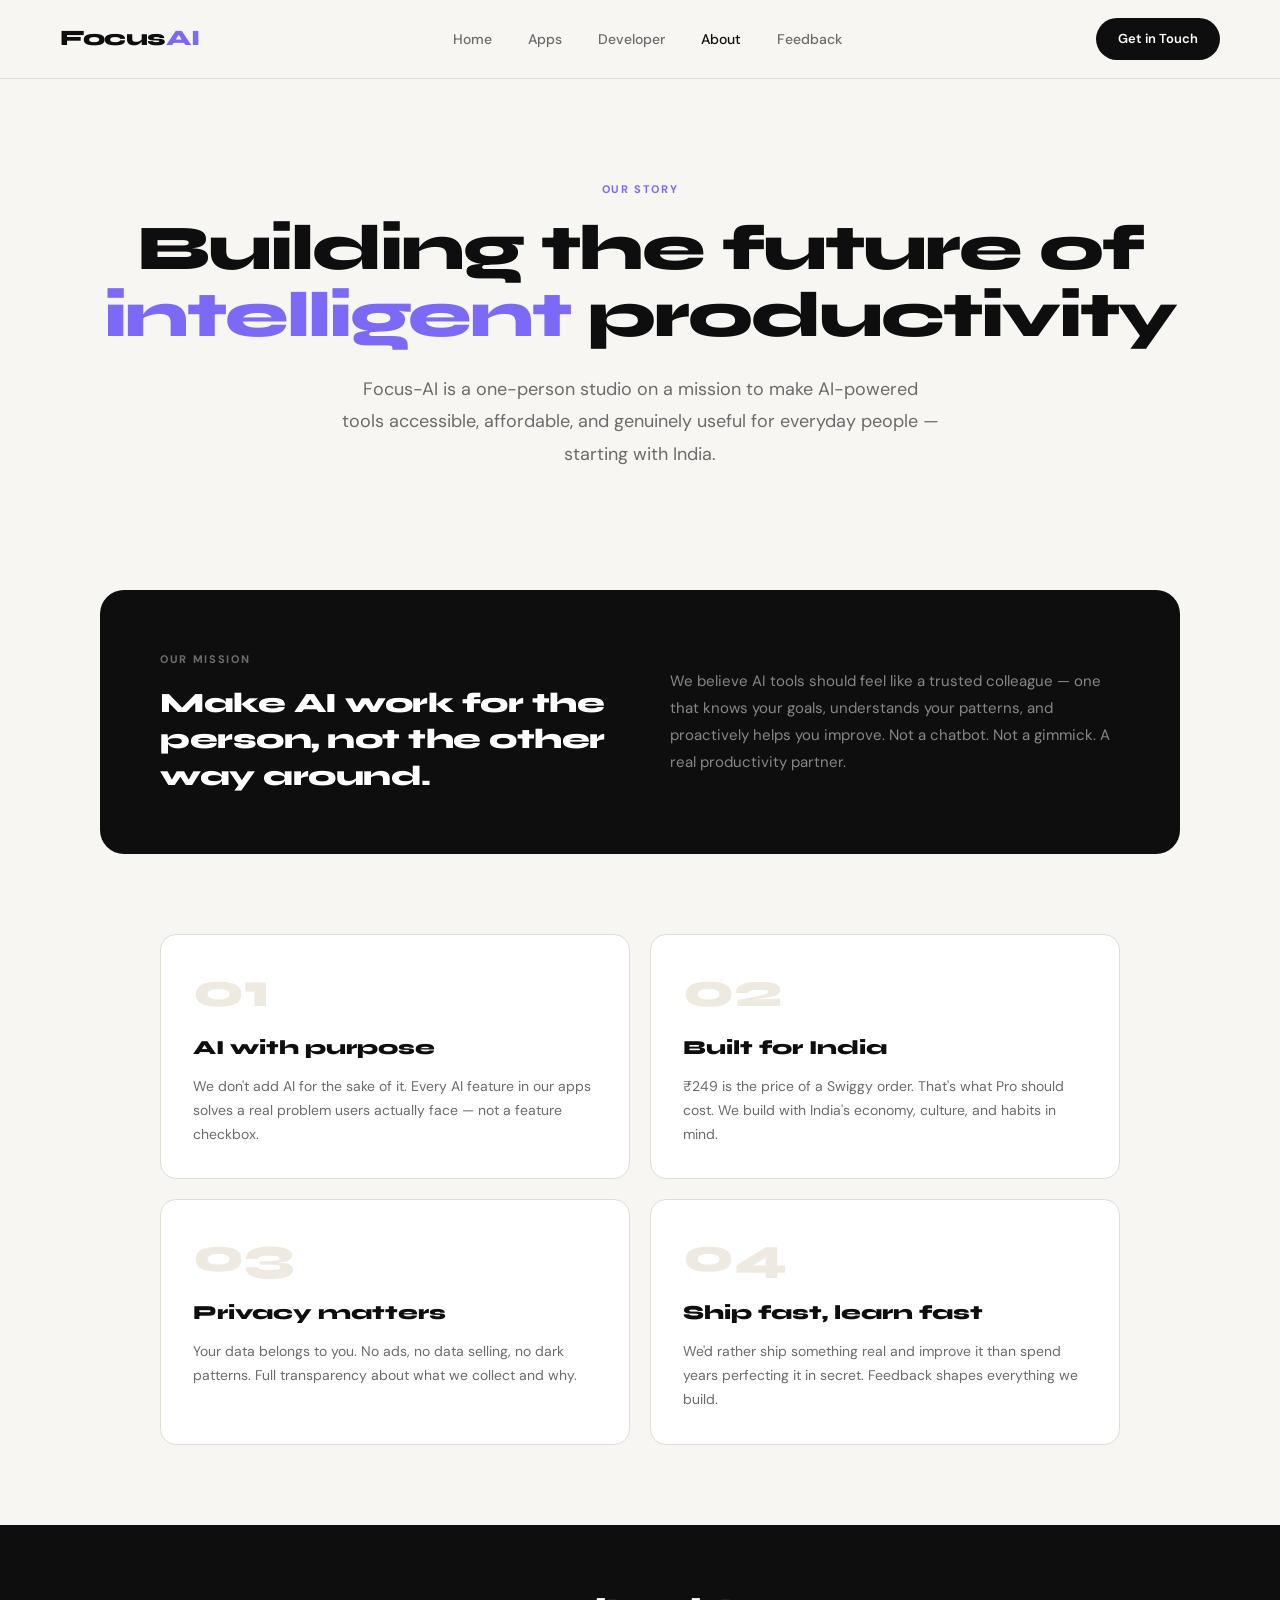
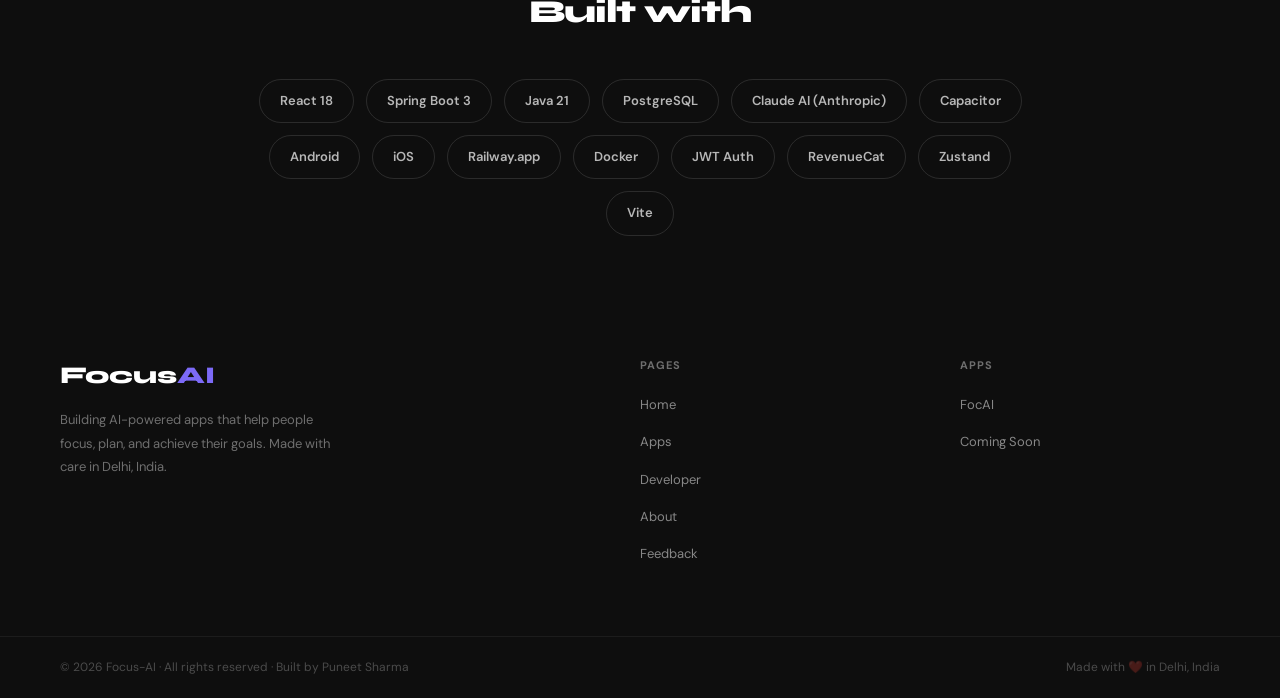
==== about.html @ 070edc81 "First changes" ====
<!DOCTYPE html>
<html lang="en">
<head>
<meta charset="UTF-8"/>
<meta name="viewport" content="width=device-width, initial-scale=1.0"/>
<title>About — Focus-AI</title>
<link href="https://fonts.googleapis.com/css2?family=Syne:wght@400;600;700;800&family=DM+Sans:wght@300;400;500&display=swap" rel="stylesheet"/>
<link rel="stylesheet" href="./styles.css"/>
</head>
<body>
<nav>
  <a class="nav-logo" href="./index.html">Focus<span>AI</span></a>
  <ul class="nav-links">
    <li><a href="./index.html">Home</a></li>
    <li><a href="./apps.html">Apps</a></li>
    <li><a href="./developer.html">Developer</a></li>
    <li><a href="./about.html" class="active">About</a></li>
    <li><a href="./feedback.html">Feedback</a></li>
  </ul>
  <a class="nav-cta" href="./feedback.html">Get in Touch</a>
</nav>

<main class="page">
  <div class="about-hero">
    <div class="section-tag" style="justify-content:center;display:flex">Our Story</div>
    <h1>Building the future of<br/><em style="font-style:normal;color:var(--accent)">intelligent</em> productivity</h1>
    <p>Focus-AI is a one-person studio on a mission to make AI-powered tools accessible, affordable, and genuinely useful for everyday people — starting with India.</p>
  </div>
  <div class="about-mission"><div><div class="mission-label">Our Mission</div><div class="mission-text">Make AI work for the person, not the other way around.</div></div><div><div class="mission-desc">We believe AI tools should feel like a trusted colleague — one that knows your goals, understands your patterns, and proactively helps you improve. Not a chatbot. Not a gimmick. A real productivity partner.</div></div></div>
  <div class="values-grid"><div class="value-card"><div class="value-num">01</div><div class="value-title">AI with purpose</div><div class="value-desc">We don't add AI for the sake of it. Every AI feature in our apps solves a real problem users actually face — not a feature checkbox.</div></div><div class="value-card"><div class="value-num">02</div><div class="value-title">Built for India</div><div class="value-desc">₹249 is the price of a Swiggy order. That's what Pro should cost. We build with India's economy, culture, and habits in mind.</div></div><div class="value-card"><div class="value-num">03</div><div class="value-title">Privacy matters</div><div class="value-desc">Your data belongs to you. No ads, no data selling, no dark patterns. Full transparency about what we collect and why.</div></div><div class="value-card"><div class="value-num">04</div><div class="value-title">Ship fast, learn fast</div><div class="value-desc">We'd rather ship something real and improve it than spend years perfecting it in secret. Feedback shapes everything we build.</div></div></div>
  <div class="tech-stack"><div class="tech-title">Built with</div><div class="tech-grid"><span class="tech-pill">React 18</span><span class="tech-pill">Spring Boot 3</span><span class="tech-pill">Java 21</span><span class="tech-pill">PostgreSQL</span><span class="tech-pill">Claude AI (Anthropic)</span><span class="tech-pill">Capacitor</span><span class="tech-pill">Android</span><span class="tech-pill">iOS</span><span class="tech-pill">Railway.app</span><span class="tech-pill">Docker</span><span class="tech-pill">JWT Auth</span><span class="tech-pill">RevenueCat</span><span class="tech-pill">Zustand</span><span class="tech-pill">Vite</span></div></div>
</main>

<footer>
  <div><div class="footer-brand-name">Focus<span>AI</span></div><div class="footer-desc">Building AI-powered apps that help people focus, plan, and achieve their goals. Made with care in Delhi, India.</div></div>
  <div><div class="footer-col-title">Pages</div><ul class="footer-links"><li><a href="./index.html">Home</a></li><li><a href="./apps.html">Apps</a></li><li><a href="./developer.html">Developer</a></li><li><a href="./about.html">About</a></li><li><a href="./feedback.html">Feedback</a></li></ul></div>
  <div><div class="footer-col-title">Apps</div><ul class="footer-links"><li><a href="./apps.html">FocAI</a></li><li><a href="./feedback.html">Coming Soon</a></li></ul></div>
</footer>
<div class="footer-bottom"><div class="footer-copy">© 2026 Focus-AI · All rights reserved · Built by Puneet Sharma</div><div class="footer-copy">Made with ❤️ in Delhi, India</div></div>
</body>
</html>
---- styles.css ----
*,*::before,*::after{box-sizing:border-box;margin:0;padding:0}
:root{--bg:#f7f6f2;--bg2:#eeeae0;--card:#ffffff;--dark:#0e0e0e;--dark2:#1a1a1a;--accent:#7c6af7;--accent2:#34d399;--text:#1a1a1a;--muted:#6b6b6b;--border:#e0ddd5;--font-display:'Syne',sans-serif;--font-body:'DM Sans',sans-serif;--radius:16px;--shadow:0 4px 32px rgba(0,0,0,0.08)}
html{scroll-behavior:smooth}
body{font-family:var(--font-body);background:var(--bg);color:var(--text);overflow-x:hidden;font-size:16px;line-height:1.7}
a{color:inherit}
nav{position:fixed;top:0;left:0;right:0;z-index:100;display:flex;align-items:center;justify-content:space-between;padding:18px 60px;background:rgba(247,246,242,0.85);backdrop-filter:blur(16px);border-bottom:1px solid var(--border);transition:all 0.3s}
.nav-logo{font-family:var(--font-display);font-size:22px;font-weight:800;color:var(--dark);text-decoration:none;letter-spacing:-0.5px}
.nav-logo span{color:var(--accent)}
.nav-links{display:flex;gap:36px;list-style:none}
.nav-links a{font-size:14px;font-weight:500;color:var(--muted);text-decoration:none;transition:color 0.2s}
.nav-links a:hover,.nav-links a.active{color:var(--dark)}
.nav-cta{background:var(--dark);color:#fff;border:none;padding:10px 22px;border-radius:50px;font-family:var(--font-body);font-size:13px;font-weight:600;cursor:pointer;transition:all 0.2s;text-decoration:none}
.nav-cta:hover{background:var(--accent)}
.page{min-height:100vh;padding-top:80px}
.hero{padding:100px 60px 80px;display:grid;grid-template-columns:1fr 1fr;gap:80px;align-items:center;max-width:1200px;margin:0 auto}
.hero-badge{display:inline-flex;align-items:center;gap:8px;background:var(--dark);color:#fff;padding:6px 16px;border-radius:50px;font-size:12px;font-weight:600;margin-bottom:28px;letter-spacing:0.05em}
.hero-badge span{width:6px;height:6px;background:var(--accent2);border-radius:50%;animation:pulse 2s ease infinite}
.hero h1{font-family:var(--font-display);font-size:clamp(42px,5vw,68px);font-weight:800;line-height:1.05;letter-spacing:-2px;color:var(--dark);margin-bottom:24px}
.hero h1 em{font-style:normal;color:var(--accent)}
.hero p{font-size:17px;color:var(--muted);line-height:1.8;margin-bottom:40px;max-width:440px}
.hero-btns{display:flex;gap:14px;flex-wrap:wrap}
.btn-primary{background:var(--dark);color:#fff;padding:14px 28px;border-radius:50px;font-size:14px;font-weight:600;text-decoration:none;transition:all 0.2s;border:none;cursor:pointer;font-family:var(--font-body)}
.btn-primary:hover{background:var(--accent);transform:translateY(-2px)}
.btn-secondary{background:transparent;color:var(--dark);padding:14px 28px;border-radius:50px;font-size:14px;font-weight:600;text-decoration:none;transition:all 0.2s;border:1.5px solid var(--border);cursor:pointer;font-family:var(--font-body)}
.btn-secondary:hover{border-color:var(--dark);transform:translateY(-2px)}
.hero-visual{position:relative;display:flex;align-items:center;justify-content:center}
.hero-card{background:var(--dark);border-radius:24px;padding:32px;width:100%;max-width:380px;position:relative;overflow:hidden}
.hero-card::before{content:'';position:absolute;top:-60px;right:-60px;width:200px;height:200px;border-radius:50%;background:rgba(124,106,247,0.2)}
.hero-card-title{font-family:var(--font-display);font-size:28px;font-weight:800;color:#fff;margin-bottom:6px}
.hero-card-title span{color:var(--accent)}
.hero-card-sub{font-size:12px;color:rgba(255,255,255,0.4);margin-bottom:24px;letter-spacing:0.05em}
.hero-stat{display:flex;justify-content:space-between;margin-bottom:20px}
.stat-item{text-align:center}
.stat-num{font-family:var(--font-display);font-size:28px;font-weight:800;color:#fff}
.stat-label{font-size:11px;color:rgba(255,255,255,0.4)}
.hero-bar{height:4px;background:rgba(255,255,255,0.1);border-radius:4px;margin-bottom:8px;overflow:hidden}
.hero-bar-fill{height:100%;border-radius:4px;animation:fillBar 2s ease forwards}
.bar1{background:var(--accent);width:0%;animation-delay:0.5s}.bar2{background:var(--accent2);width:0%;animation-delay:0.8s}.bar3{background:#fbbf24;width:0%;animation-delay:1.1s}
.bar-label{display:flex;justify-content:space-between;font-size:11px;color:rgba(255,255,255,0.4);margin-bottom:16px}
.stats-strip{background:linear-gradient(135deg,#111111,#191424 55%,#10241e);padding:50px 60px;display:grid;grid-template-columns:minmax(220px,0.9fr) minmax(320px,1.2fr) minmax(220px,0.9fr);gap:32px;align-items:center}
.stats-card{background:rgba(255,255,255,0.06);border:1px solid rgba(255,255,255,0.08);border-radius:22px;padding:28px;backdrop-filter:blur(14px);box-shadow:0 18px 40px rgba(0,0,0,0.2)}
.stats-card-left{text-align:left}
.stats-stack{display:grid;gap:18px}
.strip-copy{font-size:14px;color:rgba(255,255,255,0.68);margin-top:14px;max-width:26ch}
.mini-track{height:10px;border-radius:999px;background:rgba(255,255,255,0.09);margin-top:18px;overflow:hidden}
.mini-track span{display:block;height:100%;border-radius:999px;background:linear-gradient(90deg,var(--accent),var(--accent2))}
.signal-graphic{position:relative;min-height:260px;display:flex;align-items:center;justify-content:center}
.signal-ring{position:absolute;border-radius:50%;border:1px solid rgba(255,255,255,0.12);animation:pulseOrbit 4.8s ease-in-out infinite}
.ring-one{width:170px;height:170px}.ring-two{width:240px;height:240px;animation-delay:0.6s}.ring-three{width:300px;height:300px;animation-delay:1.2s}
.signal-core{position:relative;z-index:2;width:138px;height:138px;border-radius:50%;background:radial-gradient(circle at 30% 30%,#9b8fff,#7c6af7 45%,#20163c 100%);display:flex;flex-direction:column;align-items:center;justify-content:center;text-align:center;box-shadow:0 0 0 14px rgba(124,106,247,0.08),0 18px 40px rgba(0,0,0,0.28)}
.signal-core strong{font-family:var(--font-display);font-size:24px;line-height:1;color:#fff}
.signal-core span{margin-top:8px;font-size:11px;max-width:10ch;color:rgba(255,255,255,0.72);letter-spacing:0.08em;text-transform:uppercase}
.signal-pill{position:absolute;z-index:3;padding:10px 14px;border-radius:999px;background:rgba(255,255,255,0.1);border:1px solid rgba(255,255,255,0.1);font-size:12px;font-weight:600;color:#fff;backdrop-filter:blur(10px);box-shadow:0 10px 25px rgba(0,0,0,0.18)}
.pill-top{top:18px;left:50%;transform:translateX(-50%)}
.pill-right{right:6px;top:50%;transform:translateY(-50%)}
.pill-bottom{bottom:18px;left:50%;transform:translateX(-50%)}
.strip-num{font-family:var(--font-display);font-size:42px;font-weight:800;color:#fff;line-height:1}.strip-num span{color:var(--accent)}.strip-label{font-size:13px;color:rgba(255,255,255,0.45);margin-top:6px;text-transform:uppercase;letter-spacing:0.12em}
.section{padding:100px 60px;max-width:1200px;margin:0 auto}.section-tag{font-size:11px;font-weight:700;color:var(--accent);letter-spacing:0.15em;text-transform:uppercase;margin-bottom:16px}.section-title{font-family:var(--font-display);font-size:clamp(32px,4vw,52px);font-weight:800;letter-spacing:-1.5px;line-height:1.1;color:var(--dark);margin-bottom:16px}.section-sub{font-size:16px;color:var(--muted);max-width:520px;line-height:1.8}
.apps-grid{display:grid;grid-template-columns:repeat(auto-fill,minmax(340px,1fr));gap:24px;margin-top:60px}.app-card{background:var(--card);border:1px solid var(--border);border-radius:var(--radius);padding:32px;transition:all 0.3s;cursor:pointer;position:relative;overflow:hidden}.app-card::before{content:'';position:absolute;top:0;left:0;right:0;height:3px;background:linear-gradient(90deg,var(--accent),var(--accent2));transform:scaleX(0);transform-origin:left;transition:transform 0.3s}.app-card:hover{transform:translateY(-6px);box-shadow:var(--shadow)}.app-card:hover::before{transform:scaleX(1)}
.app-icon{width:56px;height:56px;border-radius:14px;display:flex;align-items:center;justify-content:center;font-size:24px;margin-bottom:20px;background:linear-gradient(135deg,var(--accent),#9b8fff)}
.app-name{font-family:var(--font-display);font-size:22px;font-weight:800;color:var(--dark);margin-bottom:6px}.app-tagline{font-size:13px;color:var(--accent);font-weight:600;margin-bottom:12px}.app-desc{font-size:14px;color:var(--muted);line-height:1.7;margin-bottom:20px}.app-tags{display:flex;gap:8px;flex-wrap:wrap;margin-bottom:24px}
.tag{padding:4px 12px;border-radius:50px;font-size:11px;font-weight:600;background:var(--bg2);color:var(--muted)}.tag.ai{background:rgba(124,106,247,0.1);color:var(--accent)}.tag.prod{background:rgba(52,211,153,0.1);color:#059669}
.app-footer{display:flex;justify-content:space-between;align-items:center;gap:12px}.app-status{display:flex;align-items:center;gap:6px;font-size:12px;font-weight:600}.status-dot{width:6px;height:6px;border-radius:50%;background:var(--accent2)}.app-links{display:flex;gap:10px;flex-wrap:wrap}.app-link{padding:7px 16px;border-radius:50px;font-size:12px;font-weight:600;text-decoration:none;transition:all 0.2s}.app-link.primary{background:var(--dark);color:#fff}.app-link.primary:hover{background:var(--accent)}.app-link.ghost{border:1.5px solid var(--border);color:var(--muted);background:transparent}.app-link.ghost:hover{border-color:var(--dark);color:var(--dark)}
.features-grid{display:grid;grid-template-columns:repeat(3,1fr);gap:20px;margin-top:60px}.feature-card{background:var(--card);border:1px solid var(--border);border-radius:var(--radius);padding:28px;transition:all 0.3s}.feature-card:hover{transform:translateY(-4px);box-shadow:var(--shadow)}.feature-icon{width:44px;height:44px;border-radius:12px;display:flex;align-items:center;justify-content:center;margin-bottom:16px;font-size:20px}.fi-purple{background:rgba(124,106,247,0.12)}.fi-green{background:rgba(52,211,153,0.12)}.fi-gold{background:rgba(251,191,36,0.12)}.feature-title{font-family:var(--font-display);font-size:17px;font-weight:700;color:var(--dark);margin-bottom:8px}.feature-desc{font-size:13px;color:var(--muted);line-height:1.7}
.dev-hero{padding:100px 60px 60px;max-width:1200px;margin:0 auto;display:grid;grid-template-columns:1fr 1fr;gap:80px;align-items:center}.dev-photo{width:100%;aspect-ratio:1;border-radius:24px;background:linear-gradient(135deg,var(--dark),#2d2d2d);display:flex;align-items:center;justify-content:center;font-size:80px;position:relative;overflow:hidden}.dev-photo::after{content:'PS';position:absolute;font-family:var(--font-display);font-size:120px;font-weight:800;color:rgba(255,255,255,0.04)}.dev-initials{font-family:var(--font-display);font-size:72px;font-weight:800;color:#fff;z-index:1;background:linear-gradient(135deg,var(--accent),var(--accent2));-webkit-background-clip:text;-webkit-text-fill-color:transparent}.dev-name{font-family:var(--font-display);font-size:clamp(36px,5vw,58px);font-weight:800;letter-spacing:-2px;color:var(--dark);margin-bottom:8px}.dev-title{font-size:16px;color:var(--accent);font-weight:600;margin-bottom:20px}.dev-bio{font-size:16px;color:var(--muted);line-height:1.9;margin-bottom:32px}.dev-skills{display:flex;flex-wrap:wrap;gap:10px;margin-bottom:32px}.skill{padding:6px 16px;border-radius:50px;font-size:12px;font-weight:600;background:var(--dark);color:#fff}.dev-links{display:flex;gap:14px;flex-wrap:wrap}.dev-link{display:flex;align-items:center;gap:8px;padding:10px 20px;border-radius:50px;font-size:13px;font-weight:600;text-decoration:none;transition:all 0.2s;border:1.5px solid var(--border);color:var(--dark)}.dev-link:hover{background:var(--dark);color:#fff;border-color:var(--dark)}.dev-stats{display:grid;grid-template-columns:repeat(3,1fr);gap:20px;padding:60px;background:var(--dark);border-radius:0}.dev-stat{text-align:center}.dev-stat-num{font-family:var(--font-display);font-size:42px;font-weight:800;color:#fff}.dev-stat-num span{color:var(--accent)}.dev-stat-label{font-size:12px;color:rgba(255,255,255,0.4);margin-top:4px}
.feedback-wrap{padding:100px 60px;max-width:800px;margin:0 auto}.feedback-header{text-align:center;margin-bottom:60px}.feedback-form{background:var(--card);border:1px solid var(--border);border-radius:24px;padding:48px}.form-row{display:grid;grid-template-columns:1fr 1fr;gap:20px;margin-bottom:20px}.form-group{margin-bottom:20px}label{display:block;font-size:12px;font-weight:700;color:var(--dark);margin-bottom:8px;text-transform:uppercase;letter-spacing:0.05em}input,textarea,select{width:100%;padding:14px 18px;border-radius:12px;border:1.5px solid var(--border);background:var(--bg);font-family:var(--font-body);font-size:14px;color:var(--text);outline:none;transition:border-color 0.2s}input:focus,textarea:focus,select:focus{border-color:var(--accent)}textarea{resize:vertical;min-height:140px}.rating-row{display:flex;gap:10px;margin-bottom:20px}.rating-btn{flex:1;padding:12px;border-radius:12px;border:1.5px solid var(--border);background:var(--bg);font-size:20px;cursor:pointer;transition:all 0.2s;font-family:var(--font-body)}.rating-btn:hover,.rating-btn.selected{border-color:var(--accent);background:rgba(124,106,247,0.08);transform:translateY(-2px)}.submit-btn{width:100%;padding:16px;border-radius:50px;border:none;background:var(--dark);color:#fff;font-family:var(--font-display);font-size:16px;font-weight:700;cursor:pointer;transition:all 0.2s}.submit-btn:hover{background:var(--accent);transform:translateY(-2px)}.success-msg{display:none;text-align:center;padding:32px;background:rgba(52,211,153,0.1);border-radius:16px;border:1px solid rgba(52,211,153,0.3);margin-top:24px}.success-msg.show{display:block}.success-msg h3{font-family:var(--font-display);font-size:22px;color:var(--dark);margin-bottom:8px}.success-msg p{color:var(--muted);font-size:14px}
.about-hero{padding:100px 60px 60px;max-width:1200px;margin:0 auto;text-align:center}.about-hero h1{font-family:var(--font-display);font-size:clamp(40px,5vw,72px);font-weight:800;letter-spacing:-2px;color:var(--dark);margin-bottom:24px;line-height:1.05}.about-hero p{font-size:18px;color:var(--muted);max-width:600px;margin:0 auto 60px;line-height:1.8}.about-mission{background:var(--dark);border-radius:24px;padding:60px;max-width:1080px;margin:0 auto 80px;display:grid;grid-template-columns:1fr 1fr;gap:60px;align-items:center}.mission-label{font-size:11px;font-weight:700;color:rgba(255,255,255,0.4);letter-spacing:0.15em;text-transform:uppercase;margin-bottom:16px}.mission-text{font-family:var(--font-display);font-size:28px;font-weight:800;color:#fff;line-height:1.3;letter-spacing:-0.5px}.mission-desc{font-size:15px;color:rgba(255,255,255,0.5);line-height:1.8}.values-grid{display:grid;grid-template-columns:repeat(2,1fr);gap:20px;max-width:1080px;margin:0 auto 80px;padding:0 60px}.value-card{background:var(--card);border:1px solid var(--border);border-radius:var(--radius);padding:32px}.value-num{font-family:var(--font-display);font-size:48px;font-weight:800;color:var(--bg2);line-height:1;margin-bottom:16px}.value-title{font-family:var(--font-display);font-size:20px;font-weight:800;color:var(--dark);margin-bottom:10px}.value-desc{font-size:14px;color:var(--muted);line-height:1.7}.tech-stack{padding:60px;background:var(--dark);text-align:center}.tech-title{font-family:var(--font-display);font-size:32px;font-weight:800;color:#fff;margin-bottom:40px;letter-spacing:-1px}.tech-grid{display:flex;flex-wrap:wrap;gap:12px;justify-content:center;max-width:800px;margin:0 auto}.tech-pill{padding:10px 20px;border-radius:50px;font-size:13px;font-weight:600;border:1px solid rgba(255,255,255,0.12);color:rgba(255,255,255,0.7);transition:all 0.2s;cursor:default}.tech-pill:hover{border-color:var(--accent);color:#fff}
footer{background:var(--dark);padding:60px;display:grid;grid-template-columns:2fr 1fr 1fr;gap:60px}.footer-brand-name{font-family:var(--font-display);font-size:24px;font-weight:800;color:#fff;margin-bottom:12px}.footer-brand-name span{color:var(--accent)}.footer-desc{font-size:13px;color:rgba(255,255,255,0.4);line-height:1.8;max-width:280px}.footer-col-title{font-size:11px;font-weight:700;color:rgba(255,255,255,0.4);letter-spacing:0.1em;text-transform:uppercase;margin-bottom:16px}.footer-links{list-style:none}.footer-links li{margin-bottom:10px}.footer-links a{font-size:13px;color:rgba(255,255,255,0.5);text-decoration:none;transition:color 0.2s}.footer-links a:hover{color:#fff}.footer-bottom{background:var(--dark);padding:20px 60px;border-top:1px solid rgba(255,255,255,0.06);display:flex;justify-content:space-between;align-items:center}.footer-copy{font-size:12px;color:rgba(255,255,255,0.25)}
@keyframes pulse{0%,100%{opacity:1}50%{opacity:0.4}}@keyframes fillBar{to{width:var(--w)}}@keyframes fadeUp{from{opacity:0;transform:translateY(24px)}to{opacity:1;transform:translateY(0)}}@keyframes pulseOrbit{0%,100%{transform:scale(1);opacity:0.55}50%{transform:scale(1.05);opacity:1}}.fade-up{animation:fadeUp 0.6s ease both}.delay-1{animation-delay:0.1s}.delay-2{animation-delay:0.2s}.delay-3{animation-delay:0.3s}
@media(max-width:768px){nav{padding:16px 20px}.nav-links{display:none}.hero,.dev-hero{grid-template-columns:1fr;padding:80px 20px 40px;gap:40px}.hero-visual{order:-1}.stats-strip{grid-template-columns:1fr;padding:40px 20px}.signal-graphic{order:-1;min-height:220px}.pill-right{right:18px;top:auto;bottom:84px;transform:none}.section{padding:60px 20px}.features-grid{grid-template-columns:1fr}.apps-grid{grid-template-columns:1fr}.feedback-wrap{padding:80px 20px}.feedback-form{padding:28px 20px}.form-row{grid-template-columns:1fr}.about-hero{padding:80px 20px 40px}.about-mission{grid-template-columns:1fr;padding:32px}.values-grid{grid-template-columns:1fr;padding:0 20px}footer{grid-template-columns:1fr;padding:40px 20px;gap:32px}.footer-bottom{padding:16px 20px;flex-direction:column;gap:8px;text-align:center}.dev-stats{grid-template-columns:repeat(3,1fr);padding:32px 20px}.tech-stack{padding:40px 20px}}
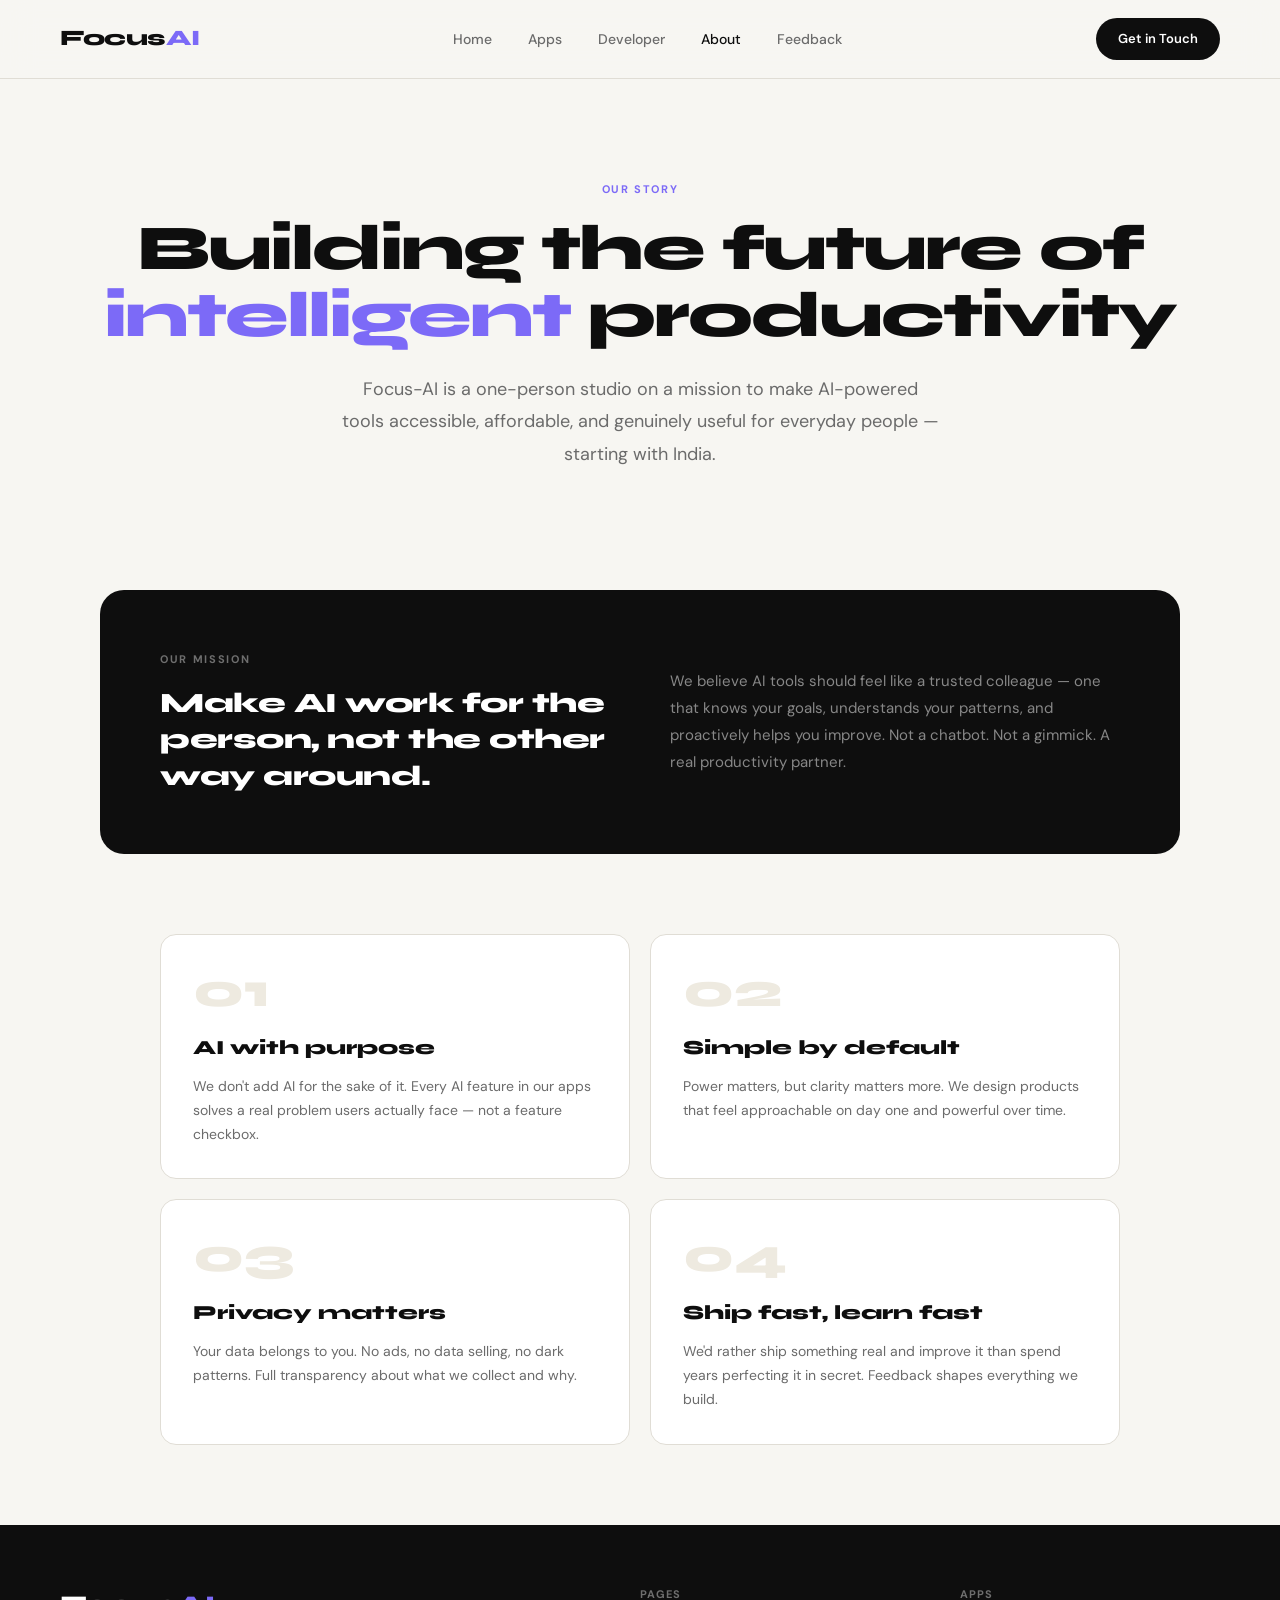
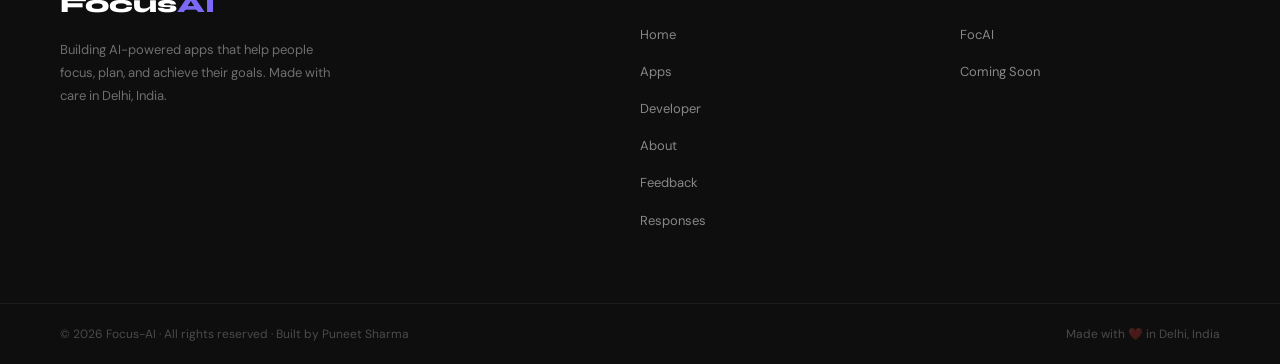
==== commit ae3f2ea0: "web changes" ====
--- a/about.html
+++ b/about.html
@@ -27,13 +27,12 @@
     <p>Focus-AI is a one-person studio on a mission to make AI-powered tools accessible, affordable, and genuinely useful for everyday people — starting with India.</p>
   </div>
   <div class="about-mission"><div><div class="mission-label">Our Mission</div><div class="mission-text">Make AI work for the person, not the other way around.</div></div><div><div class="mission-desc">We believe AI tools should feel like a trusted colleague — one that knows your goals, understands your patterns, and proactively helps you improve. Not a chatbot. Not a gimmick. A real productivity partner.</div></div></div>
-  <div class="values-grid"><div class="value-card"><div class="value-num">01</div><div class="value-title">AI with purpose</div><div class="value-desc">We don't add AI for the sake of it. Every AI feature in our apps solves a real problem users actually face — not a feature checkbox.</div></div><div class="value-card"><div class="value-num">02</div><div class="value-title">Built for India</div><div class="value-desc">₹249 is the price of a Swiggy order. That's what Pro should cost. We build with India's economy, culture, and habits in mind.</div></div><div class="value-card"><div class="value-num">03</div><div class="value-title">Privacy matters</div><div class="value-desc">Your data belongs to you. No ads, no data selling, no dark patterns. Full transparency about what we collect and why.</div></div><div class="value-card"><div class="value-num">04</div><div class="value-title">Ship fast, learn fast</div><div class="value-desc">We'd rather ship something real and improve it than spend years perfecting it in secret. Feedback shapes everything we build.</div></div></div>
-  <div class="tech-stack"><div class="tech-title">Built with</div><div class="tech-grid"><span class="tech-pill">React 18</span><span class="tech-pill">Spring Boot 3</span><span class="tech-pill">Java 21</span><span class="tech-pill">PostgreSQL</span><span class="tech-pill">Claude AI (Anthropic)</span><span class="tech-pill">Capacitor</span><span class="tech-pill">Android</span><span class="tech-pill">iOS</span><span class="tech-pill">Railway.app</span><span class="tech-pill">Docker</span><span class="tech-pill">JWT Auth</span><span class="tech-pill">RevenueCat</span><span class="tech-pill">Zustand</span><span class="tech-pill">Vite</span></div></div>
+  <div class="values-grid"><div class="value-card"><div class="value-num">01</div><div class="value-title">AI with purpose</div><div class="value-desc">We don't add AI for the sake of it. Every AI feature in our apps solves a real problem users actually face — not a feature checkbox.</div></div><div class="value-card"><div class="value-num">02</div><div class="value-title">Simple by default</div><div class="value-desc">Power matters, but clarity matters more. We design products that feel approachable on day one and powerful over time.</div></div><div class="value-card"><div class="value-num">03</div><div class="value-title">Privacy matters</div><div class="value-desc">Your data belongs to you. No ads, no data selling, no dark patterns. Full transparency about what we collect and why.</div></div><div class="value-card"><div class="value-num">04</div><div class="value-title">Ship fast, learn fast</div><div class="value-desc">We'd rather ship something real and improve it than spend years perfecting it in secret. Feedback shapes everything we build.</div></div></div>
 </main>
 
 <footer>
   <div><div class="footer-brand-name">Focus<span>AI</span></div><div class="footer-desc">Building AI-powered apps that help people focus, plan, and achieve their goals. Made with care in Delhi, India.</div></div>
-  <div><div class="footer-col-title">Pages</div><ul class="footer-links"><li><a href="./index.html">Home</a></li><li><a href="./apps.html">Apps</a></li><li><a href="./developer.html">Developer</a></li><li><a href="./about.html">About</a></li><li><a href="./feedback.html">Feedback</a></li></ul></div>
+  <div><div class="footer-col-title">Pages</div><ul class="footer-links"><li><a href="./index.html">Home</a></li><li><a href="./apps.html">Apps</a></li><li><a href="./developer.html">Developer</a></li><li><a href="./about.html">About</a></li><li><a href="./feedback.html">Feedback</a></li><li><a href="./responses.html">Responses</a></li></ul></div>
   <div><div class="footer-col-title">Apps</div><ul class="footer-links"><li><a href="./apps.html">FocAI</a></li><li><a href="./feedback.html">Coming Soon</a></li></ul></div>
 </footer>
 <div class="footer-bottom"><div class="footer-copy">© 2026 Focus-AI · All rights reserved · Built by Puneet Sharma</div><div class="footer-copy">Made with ❤️ in Delhi, India</div></div>
--- a/styles.css
+++ b/styles.css
@@ -63,8 +63,9 @@
 .app-footer{display:flex;justify-content:space-between;align-items:center;gap:12px}.app-status{display:flex;align-items:center;gap:6px;font-size:12px;font-weight:600}.status-dot{width:6px;height:6px;border-radius:50%;background:var(--accent2)}.app-links{display:flex;gap:10px;flex-wrap:wrap}.app-link{padding:7px 16px;border-radius:50px;font-size:12px;font-weight:600;text-decoration:none;transition:all 0.2s}.app-link.primary{background:var(--dark);color:#fff}.app-link.primary:hover{background:var(--accent)}.app-link.ghost{border:1.5px solid var(--border);color:var(--muted);background:transparent}.app-link.ghost:hover{border-color:var(--dark);color:var(--dark)}
 .features-grid{display:grid;grid-template-columns:repeat(3,1fr);gap:20px;margin-top:60px}.feature-card{background:var(--card);border:1px solid var(--border);border-radius:var(--radius);padding:28px;transition:all 0.3s}.feature-card:hover{transform:translateY(-4px);box-shadow:var(--shadow)}.feature-icon{width:44px;height:44px;border-radius:12px;display:flex;align-items:center;justify-content:center;margin-bottom:16px;font-size:20px}.fi-purple{background:rgba(124,106,247,0.12)}.fi-green{background:rgba(52,211,153,0.12)}.fi-gold{background:rgba(251,191,36,0.12)}.feature-title{font-family:var(--font-display);font-size:17px;font-weight:700;color:var(--dark);margin-bottom:8px}.feature-desc{font-size:13px;color:var(--muted);line-height:1.7}
 .dev-hero{padding:100px 60px 60px;max-width:1200px;margin:0 auto;display:grid;grid-template-columns:1fr 1fr;gap:80px;align-items:center}.dev-photo{width:100%;aspect-ratio:1;border-radius:24px;background:linear-gradient(135deg,var(--dark),#2d2d2d);display:flex;align-items:center;justify-content:center;font-size:80px;position:relative;overflow:hidden}.dev-photo::after{content:'PS';position:absolute;font-family:var(--font-display);font-size:120px;font-weight:800;color:rgba(255,255,255,0.04)}.dev-initials{font-family:var(--font-display);font-size:72px;font-weight:800;color:#fff;z-index:1;background:linear-gradient(135deg,var(--accent),var(--accent2));-webkit-background-clip:text;-webkit-text-fill-color:transparent}.dev-name{font-family:var(--font-display);font-size:clamp(36px,5vw,58px);font-weight:800;letter-spacing:-2px;color:var(--dark);margin-bottom:8px}.dev-title{font-size:16px;color:var(--accent);font-weight:600;margin-bottom:20px}.dev-bio{font-size:16px;color:var(--muted);line-height:1.9;margin-bottom:32px}.dev-skills{display:flex;flex-wrap:wrap;gap:10px;margin-bottom:32px}.skill{padding:6px 16px;border-radius:50px;font-size:12px;font-weight:600;background:var(--dark);color:#fff}.dev-links{display:flex;gap:14px;flex-wrap:wrap}.dev-link{display:flex;align-items:center;gap:8px;padding:10px 20px;border-radius:50px;font-size:13px;font-weight:600;text-decoration:none;transition:all 0.2s;border:1.5px solid var(--border);color:var(--dark)}.dev-link:hover{background:var(--dark);color:#fff;border-color:var(--dark)}.dev-stats{display:grid;grid-template-columns:repeat(3,1fr);gap:20px;padding:60px;background:var(--dark);border-radius:0}.dev-stat{text-align:center}.dev-stat-num{font-family:var(--font-display);font-size:42px;font-weight:800;color:#fff}.dev-stat-num span{color:var(--accent)}.dev-stat-label{font-size:12px;color:rgba(255,255,255,0.4);margin-top:4px}
-.feedback-wrap{padding:100px 60px;max-width:800px;margin:0 auto}.feedback-header{text-align:center;margin-bottom:60px}.feedback-form{background:var(--card);border:1px solid var(--border);border-radius:24px;padding:48px}.form-row{display:grid;grid-template-columns:1fr 1fr;gap:20px;margin-bottom:20px}.form-group{margin-bottom:20px}label{display:block;font-size:12px;font-weight:700;color:var(--dark);margin-bottom:8px;text-transform:uppercase;letter-spacing:0.05em}input,textarea,select{width:100%;padding:14px 18px;border-radius:12px;border:1.5px solid var(--border);background:var(--bg);font-family:var(--font-body);font-size:14px;color:var(--text);outline:none;transition:border-color 0.2s}input:focus,textarea:focus,select:focus{border-color:var(--accent)}textarea{resize:vertical;min-height:140px}.rating-row{display:flex;gap:10px;margin-bottom:20px}.rating-btn{flex:1;padding:12px;border-radius:12px;border:1.5px solid var(--border);background:var(--bg);font-size:20px;cursor:pointer;transition:all 0.2s;font-family:var(--font-body)}.rating-btn:hover,.rating-btn.selected{border-color:var(--accent);background:rgba(124,106,247,0.08);transform:translateY(-2px)}.submit-btn{width:100%;padding:16px;border-radius:50px;border:none;background:var(--dark);color:#fff;font-family:var(--font-display);font-size:16px;font-weight:700;cursor:pointer;transition:all 0.2s}.submit-btn:hover{background:var(--accent);transform:translateY(-2px)}.success-msg{display:none;text-align:center;padding:32px;background:rgba(52,211,153,0.1);border-radius:16px;border:1px solid rgba(52,211,153,0.3);margin-top:24px}.success-msg.show{display:block}.success-msg h3{font-family:var(--font-display);font-size:22px;color:var(--dark);margin-bottom:8px}.success-msg p{color:var(--muted);font-size:14px}
-.about-hero{padding:100px 60px 60px;max-width:1200px;margin:0 auto;text-align:center}.about-hero h1{font-family:var(--font-display);font-size:clamp(40px,5vw,72px);font-weight:800;letter-spacing:-2px;color:var(--dark);margin-bottom:24px;line-height:1.05}.about-hero p{font-size:18px;color:var(--muted);max-width:600px;margin:0 auto 60px;line-height:1.8}.about-mission{background:var(--dark);border-radius:24px;padding:60px;max-width:1080px;margin:0 auto 80px;display:grid;grid-template-columns:1fr 1fr;gap:60px;align-items:center}.mission-label{font-size:11px;font-weight:700;color:rgba(255,255,255,0.4);letter-spacing:0.15em;text-transform:uppercase;margin-bottom:16px}.mission-text{font-family:var(--font-display);font-size:28px;font-weight:800;color:#fff;line-height:1.3;letter-spacing:-0.5px}.mission-desc{font-size:15px;color:rgba(255,255,255,0.5);line-height:1.8}.values-grid{display:grid;grid-template-columns:repeat(2,1fr);gap:20px;max-width:1080px;margin:0 auto 80px;padding:0 60px}.value-card{background:var(--card);border:1px solid var(--border);border-radius:var(--radius);padding:32px}.value-num{font-family:var(--font-display);font-size:48px;font-weight:800;color:var(--bg2);line-height:1;margin-bottom:16px}.value-title{font-family:var(--font-display);font-size:20px;font-weight:800;color:var(--dark);margin-bottom:10px}.value-desc{font-size:14px;color:var(--muted);line-height:1.7}.tech-stack{padding:60px;background:var(--dark);text-align:center}.tech-title{font-family:var(--font-display);font-size:32px;font-weight:800;color:#fff;margin-bottom:40px;letter-spacing:-1px}.tech-grid{display:flex;flex-wrap:wrap;gap:12px;justify-content:center;max-width:800px;margin:0 auto}.tech-pill{padding:10px 20px;border-radius:50px;font-size:13px;font-weight:600;border:1px solid rgba(255,255,255,0.12);color:rgba(255,255,255,0.7);transition:all 0.2s;cursor:default}.tech-pill:hover{border-color:var(--accent);color:#fff}
+.feedback-wrap{padding:100px 60px;max-width:800px;margin:0 auto}.feedback-header{text-align:center;margin-bottom:60px}.feedback-form{background:var(--card);border:1px solid var(--border);border-radius:24px;padding:48px}.form-row{display:grid;grid-template-columns:1fr 1fr;gap:20px;margin-bottom:20px}.form-group{margin-bottom:20px}label{display:block;font-size:12px;font-weight:700;color:var(--dark);margin-bottom:8px;text-transform:uppercase;letter-spacing:0.05em}input,textarea,select{width:100%;padding:14px 18px;border-radius:12px;border:1.5px solid var(--border);background:var(--bg);font-family:var(--font-body);font-size:14px;color:var(--text);outline:none;transition:border-color 0.2s}input:focus,textarea:focus,select:focus{border-color:var(--accent)}textarea{resize:vertical;min-height:140px}.rating-row{display:flex;gap:10px;margin-bottom:20px}.rating-btn{flex:1;padding:12px;border-radius:12px;border:1.5px solid var(--border);background:var(--bg);font-size:20px;cursor:pointer;transition:all 0.2s;font-family:var(--font-body)}.rating-btn:hover,.rating-btn.selected{border-color:var(--accent);background:rgba(124,106,247,0.08);transform:translateY(-2px)}.submit-btn{width:100%;padding:16px;border-radius:50px;border:none;background:var(--dark);color:#fff;font-family:var(--font-display);font-size:16px;font-weight:700;cursor:pointer;transition:all 0.2s}.submit-btn:hover{background:var(--accent);transform:translateY(-2px)}.submit-btn:disabled{opacity:0.65;cursor:wait;transform:none}.form-helper{margin-top:14px;font-size:13px;color:var(--muted);text-align:center}.success-msg{display:none;text-align:center;padding:32px;background:rgba(52,211,153,0.1);border-radius:16px;border:1px solid rgba(52,211,153,0.3);margin-top:24px}.success-msg.show{display:block}.success-msg.is-error{background:rgba(229,92,92,0.1);border-color:rgba(229,92,92,0.28)}.success-msg h3{font-family:var(--font-display);font-size:22px;color:var(--dark);margin-bottom:8px}.success-msg p{color:var(--muted);font-size:14px}
+.responses-wrap{padding:100px 60px;max-width:1240px;margin:0 auto}.responses-header{text-align:center;margin-bottom:24px}.responses-toolbar{display:flex;justify-content:flex-end;margin-bottom:20px}.responses-logout{padding:10px 18px}.responses-empty{background:var(--card);border:1px dashed var(--border);border-radius:24px;padding:38px;text-align:center;color:var(--muted)}.responses-table-wrap{margin-top:20px;background:var(--card);border:1px solid var(--border);border-radius:24px;box-shadow:var(--shadow);overflow:auto}.responses-table{width:100%;border-collapse:collapse;min-width:980px}.responses-table th,.responses-table td{padding:18px 20px;text-align:left;vertical-align:top;border-bottom:1px solid var(--border)}.responses-table th{font-size:12px;font-weight:800;letter-spacing:0.08em;text-transform:uppercase;color:var(--muted);background:rgba(238,234,224,0.55)}.responses-table td{font-size:14px;color:var(--text);line-height:1.7}.responses-table tbody tr:last-child td{border-bottom:none}.responses-table tbody tr:hover{background:rgba(124,106,247,0.04)}.response-message-cell{min-width:280px;white-space:pre-wrap}.responses-login-wrap{padding:100px 20px;min-height:calc(100vh - 80px);display:flex;align-items:center;justify-content:center}.responses-login-card{width:100%;max-width:520px;background:var(--card);border:1px solid var(--border);border-radius:24px;padding:40px;box-shadow:var(--shadow)}.responses-login-form{display:grid;gap:16px}.responses-login-error{margin-top:16px;color:#b42318;font-size:14px;text-align:center}
+.about-hero{padding:100px 60px 60px;max-width:1200px;margin:0 auto;text-align:center}.about-hero h1{font-family:var(--font-display);font-size:clamp(40px,5vw,72px);font-weight:800;letter-spacing:-2px;color:var(--dark);margin-bottom:24px;line-height:1.05}.about-hero p{font-size:18px;color:var(--muted);max-width:600px;margin:0 auto 60px;line-height:1.8}.about-mission{background:var(--dark);border-radius:24px;padding:60px;max-width:1080px;margin:0 auto 80px;display:grid;grid-template-columns:1fr 1fr;gap:60px;align-items:center}.mission-label{font-size:11px;font-weight:700;color:rgba(255,255,255,0.4);letter-spacing:0.15em;text-transform:uppercase;margin-bottom:16px}.mission-text{font-family:var(--font-display);font-size:28px;font-weight:800;color:#fff;line-height:1.3;letter-spacing:-0.5px}.mission-desc{font-size:15px;color:rgba(255,255,255,0.5);line-height:1.8}.values-grid{display:grid;grid-template-columns:repeat(2,1fr);gap:20px;max-width:1080px;margin:0 auto 80px;padding:0 60px}.value-card{background:var(--card);border:1px solid var(--border);border-radius:var(--radius);padding:32px}.value-num{font-family:var(--font-display);font-size:48px;font-weight:800;color:var(--bg2);line-height:1;margin-bottom:16px}.value-title{font-family:var(--font-display);font-size:20px;font-weight:800;color:var(--dark);margin-bottom:10px}.value-desc{font-size:14px;color:var(--muted);line-height:1.7}.tech-stack{padding:60px;background:radial-gradient(circle at top,rgba(124,106,247,0.16),transparent 32%),linear-gradient(180deg,#0f0f13,#131421);text-align:center;overflow:hidden}.tech-title{font-family:var(--font-display);font-size:32px;font-weight:800;color:#fff;margin-bottom:24px;letter-spacing:-1px}.tech-cloud{position:relative;min-height:500px;max-width:980px;margin:0 auto;border-radius:32px;background:radial-gradient(circle at center,rgba(124,106,247,0.22),transparent 22%),radial-gradient(circle at 20% 20%,rgba(52,211,153,0.1),transparent 20%),rgba(255,255,255,0.02);border:1px solid rgba(255,255,255,0.08);overflow:hidden;isolation:isolate}.tech-cloud::before,.tech-cloud::after{content:'';position:absolute;top:50%;left:50%;border-radius:50%;border:1px solid rgba(255,255,255,0.08);transform:translate(-50%,-50%)}.tech-cloud::before{width:320px;height:320px}.tech-cloud::after{width:500px;height:500px}.tech-core{position:absolute;top:50%;left:50%;transform:translate(-50%,-50%) translateZ(0);width:170px;height:170px;border-radius:50%;background:radial-gradient(circle at 30% 30%,#9b8fff,#6f5ce6 55%,#1b1730 100%);display:flex;flex-direction:column;align-items:center;justify-content:center;color:#fff;box-shadow:0 0 0 16px rgba(124,106,247,0.08),0 22px 50px rgba(0,0,0,0.3);z-index:2;-webkit-transform:translate(-50%,-50%) translateZ(0)}.tech-core strong{font-family:var(--font-display);font-size:28px;line-height:1}.tech-core span{display:block;margin-top:8px;max-width:12ch;font-size:11px;line-height:1.5;letter-spacing:0.08em;text-transform:uppercase;color:rgba(255,255,255,0.72)}.tech-node{position:absolute;display:inline-flex;align-items:center;justify-content:center;padding:10px 16px;border-radius:999px;background:rgba(255,255,255,0.08);border:1px solid rgba(255,255,255,0.12);color:rgba(255,255,255,0.85);font-size:13px;font-weight:600;backdrop-filter:blur(10px);-webkit-backdrop-filter:blur(10px);box-shadow:0 12px 24px rgba(0,0,0,0.16);animation:techPulse 8s ease-in-out infinite;animation-fill-mode:both;will-change:transform,opacity;transform:translateZ(0);-webkit-transform:translateZ(0)}.node-1{top:10%;left:12%;animation-delay:0s}.node-2{top:14%;left:58%;animation-delay:0.4s}.node-3{top:24%;left:76%;animation-delay:0.8s}.node-4{top:42%;left:82%;animation-delay:1.2s}.node-5{top:68%;left:74%;animation-delay:1.6s}.node-6{top:78%;left:52%;animation-delay:2s}.node-7{top:74%;left:18%;animation-delay:2.4s}.node-8{top:52%;left:6%;animation-delay:2.8s}.node-9{top:30%;left:4%;animation-delay:3.2s}.node-10{top:8%;left:36%;animation-delay:3.6s}.node-11{top:58%;left:58%;animation-delay:4s}.node-12{top:62%;left:34%;animation-delay:4.4s}.node-13{top:34%;left:58%;animation-delay:4.8s}.node-14{top:18%;left:24%;animation-delay:5.2s}.node-15{top:84%;left:30%;animation-delay:5.6s}.node-16{top:84%;left:64%;animation-delay:6s}
 footer{background:var(--dark);padding:60px;display:grid;grid-template-columns:2fr 1fr 1fr;gap:60px}.footer-brand-name{font-family:var(--font-display);font-size:24px;font-weight:800;color:#fff;margin-bottom:12px}.footer-brand-name span{color:var(--accent)}.footer-desc{font-size:13px;color:rgba(255,255,255,0.4);line-height:1.8;max-width:280px}.footer-col-title{font-size:11px;font-weight:700;color:rgba(255,255,255,0.4);letter-spacing:0.1em;text-transform:uppercase;margin-bottom:16px}.footer-links{list-style:none}.footer-links li{margin-bottom:10px}.footer-links a{font-size:13px;color:rgba(255,255,255,0.5);text-decoration:none;transition:color 0.2s}.footer-links a:hover{color:#fff}.footer-bottom{background:var(--dark);padding:20px 60px;border-top:1px solid rgba(255,255,255,0.06);display:flex;justify-content:space-between;align-items:center}.footer-copy{font-size:12px;color:rgba(255,255,255,0.25)}
-@keyframes pulse{0%,100%{opacity:1}50%{opacity:0.4}}@keyframes fillBar{to{width:var(--w)}}@keyframes fadeUp{from{opacity:0;transform:translateY(24px)}to{opacity:1;transform:translateY(0)}}@keyframes pulseOrbit{0%,100%{transform:scale(1);opacity:0.55}50%{transform:scale(1.05);opacity:1}}.fade-up{animation:fadeUp 0.6s ease both}.delay-1{animation-delay:0.1s}.delay-2{animation-delay:0.2s}.delay-3{animation-delay:0.3s}
-@media(max-width:768px){nav{padding:16px 20px}.nav-links{display:none}.hero,.dev-hero{grid-template-columns:1fr;padding:80px 20px 40px;gap:40px}.hero-visual{order:-1}.stats-strip{grid-template-columns:1fr;padding:40px 20px}.signal-graphic{order:-1;min-height:220px}.pill-right{right:18px;top:auto;bottom:84px;transform:none}.section{padding:60px 20px}.features-grid{grid-template-columns:1fr}.apps-grid{grid-template-columns:1fr}.feedback-wrap{padding:80px 20px}.feedback-form{padding:28px 20px}.form-row{grid-template-columns:1fr}.about-hero{padding:80px 20px 40px}.about-mission{grid-template-columns:1fr;padding:32px}.values-grid{grid-template-columns:1fr;padding:0 20px}footer{grid-template-columns:1fr;padding:40px 20px;gap:32px}.footer-bottom{padding:16px 20px;flex-direction:column;gap:8px;text-align:center}.dev-stats{grid-template-columns:repeat(3,1fr);padding:32px 20px}.tech-stack{padding:40px 20px}}+@keyframes pulse{0%,100%{opacity:1}50%{opacity:0.4}}@keyframes fillBar{to{width:var(--w)}}@keyframes fadeUp{from{opacity:0;transform:translateY(24px)}to{opacity:1;transform:translateY(0)}}@keyframes pulseOrbit{0%,100%{transform:scale(1);opacity:0.55}50%{transform:scale(1.05);opacity:1}}@keyframes techPulse{0%,100%{opacity:0.28;transform:translate3d(0,12px,0) scale(0.92)}15%,70%{opacity:1;transform:translate3d(0,0,0) scale(1)}85%{opacity:0.4;transform:translate3d(0,-8px,0) scale(0.96)}}.fade-up{animation:fadeUp 0.6s ease both}.delay-1{animation-delay:0.1s}.delay-2{animation-delay:0.2s}.delay-3{animation-delay:0.3s}
+@media(max-width:768px){nav{padding:16px 20px}.nav-links{display:none}.hero,.dev-hero{grid-template-columns:1fr;padding:80px 20px 40px;gap:40px}.hero-visual{order:-1}.stats-strip{grid-template-columns:1fr;padding:40px 20px}.signal-graphic{order:-1;min-height:220px}.pill-right{right:18px;top:auto;bottom:84px;transform:none}.section{padding:60px 20px}.features-grid{grid-template-columns:1fr}.apps-grid{grid-template-columns:1fr}.feedback-wrap,.responses-wrap{padding:80px 20px}.feedback-form,.responses-login-card{padding:28px 20px}.form-row{grid-template-columns:1fr}.responses-toolbar{justify-content:center}.responses-table{min-width:720px}.responses-table th,.responses-table td{padding:14px 16px}.response-message-cell{min-width:220px}.about-hero{padding:80px 20px 40px}.about-mission{grid-template-columns:1fr;padding:32px}.values-grid{grid-template-columns:1fr;padding:0 20px}.tech-stack{padding:40px 20px}.tech-cloud{min-height:660px}.tech-cloud::before{width:220px;height:220px}.tech-cloud::after{width:340px;height:340px}.node-1{top:6%;left:8%}.node-2{top:14%;left:48%}.node-3{top:24%;left:64%}.node-4{top:40%;left:66%}.node-5{top:56%;left:60%}.node-6{top:72%;left:48%}.node-7{top:80%;left:10%}.node-8{top:48%;left:4%}.node-9{top:28%;left:2%}.node-10{top:8%;left:26%}.node-11{top:58%;left:34%}.node-12{top:68%;left:22%}.node-13{top:34%;left:46%}.node-14{top:18%;left:18%}.node-15{top:86%;left:26%}.node-16{top:88%;left:58%}footer{grid-template-columns:1fr;padding:40px 20px;gap:32px}.footer-bottom{padding:16px 20px;flex-direction:column;gap:8px;text-align:center}.dev-stats{grid-template-columns:repeat(3,1fr);padding:32px 20px}}
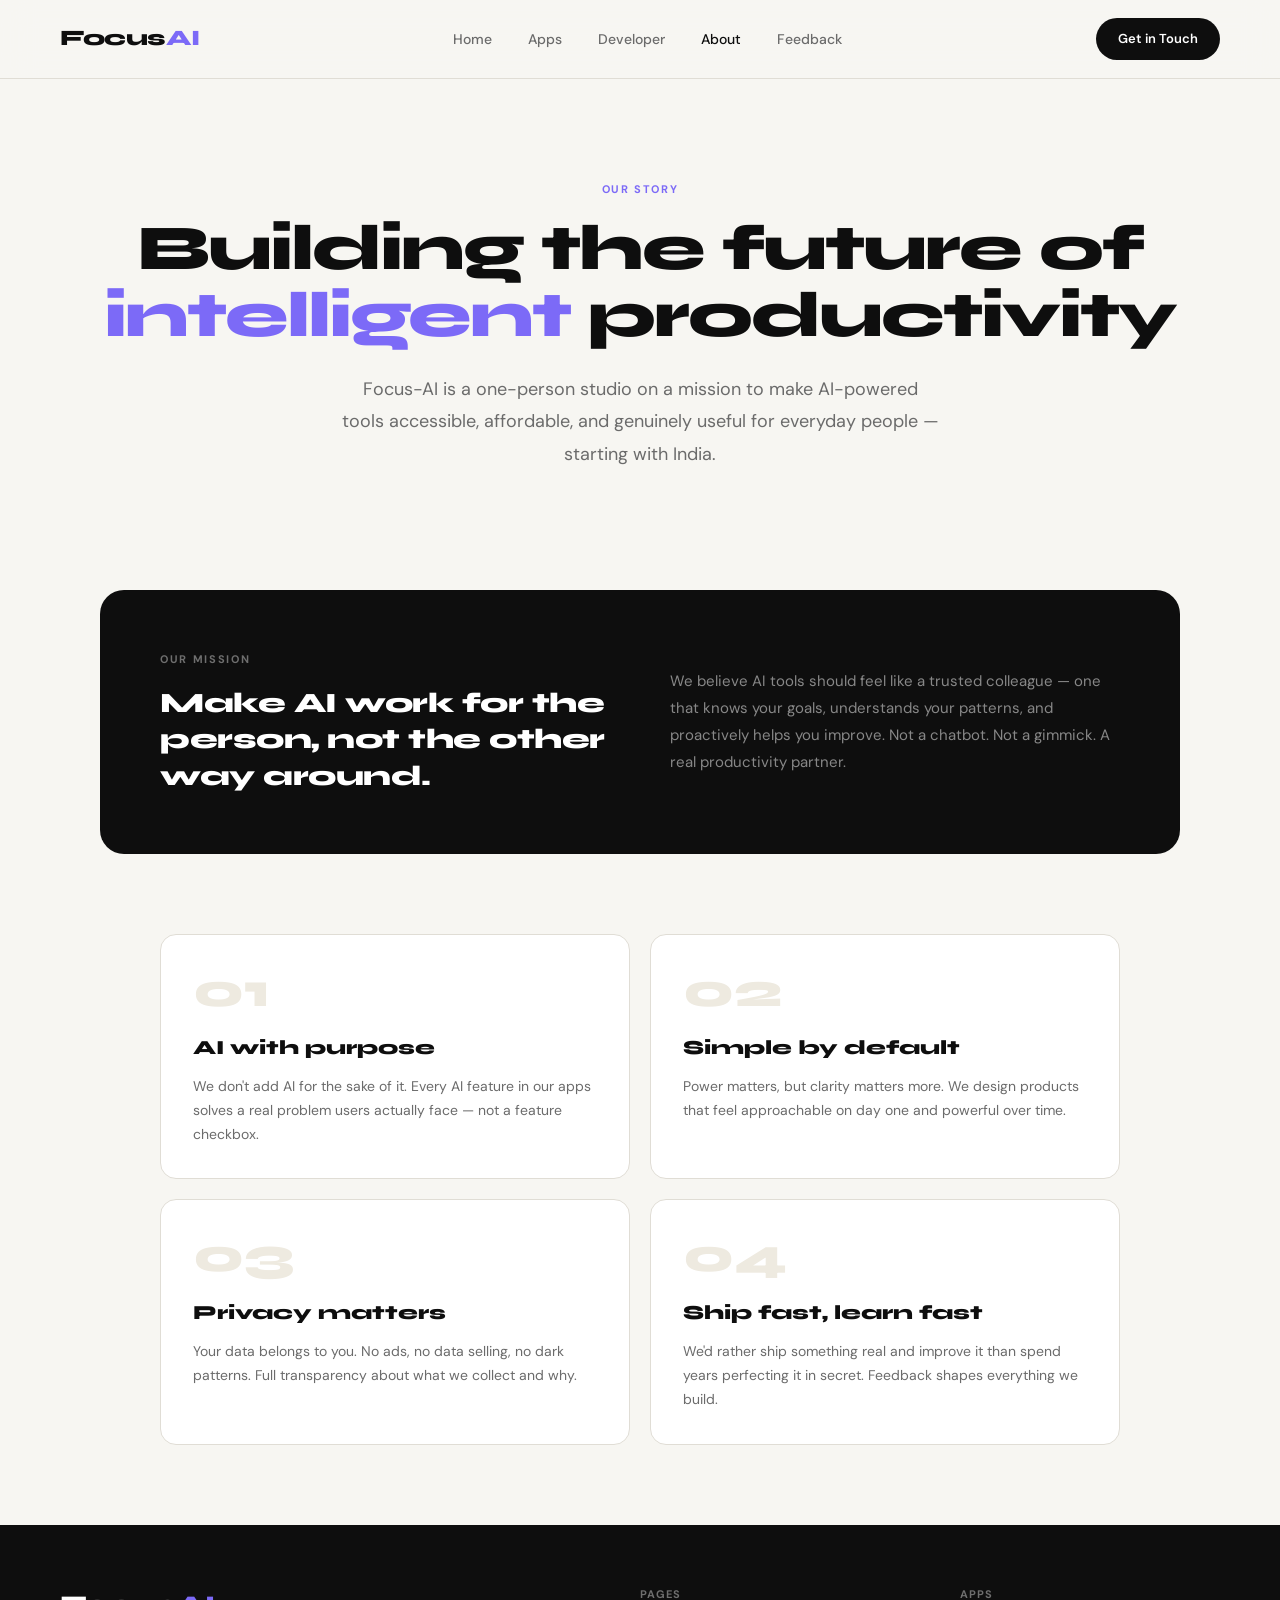
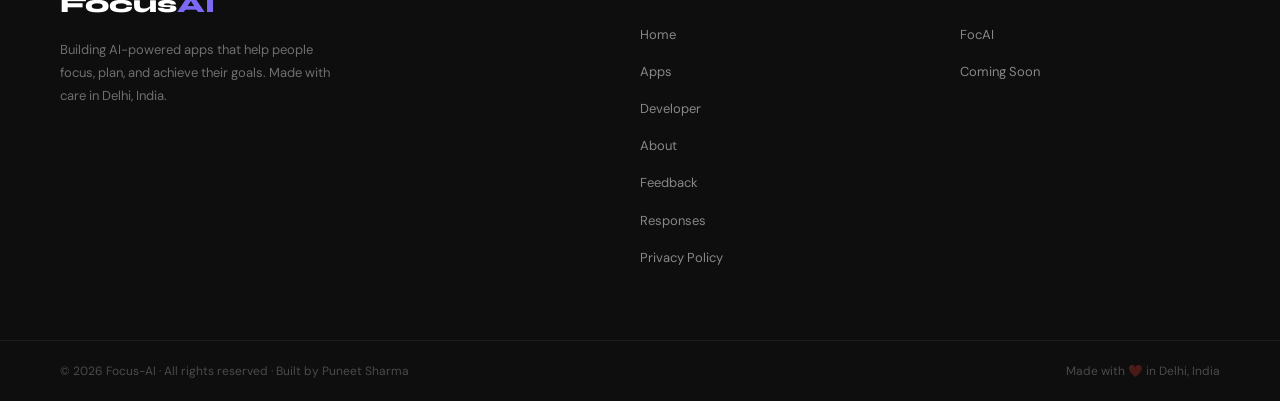
==== commit 4940c9a7: "changes related to privacy policy" ====
--- a/about.html
+++ b/about.html
@@ -32,7 +32,7 @@
 
 <footer>
   <div><div class="footer-brand-name">Focus<span>AI</span></div><div class="footer-desc">Building AI-powered apps that help people focus, plan, and achieve their goals. Made with care in Delhi, India.</div></div>
-  <div><div class="footer-col-title">Pages</div><ul class="footer-links"><li><a href="./index.html">Home</a></li><li><a href="./apps.html">Apps</a></li><li><a href="./developer.html">Developer</a></li><li><a href="./about.html">About</a></li><li><a href="./feedback.html">Feedback</a></li><li><a href="./responses.html">Responses</a></li></ul></div>
+  <div><div class="footer-col-title">Pages</div><ul class="footer-links"><li><a href="./index.html">Home</a></li><li><a href="./apps.html">Apps</a></li><li><a href="./developer.html">Developer</a></li><li><a href="./about.html">About</a></li><li><a href="./feedback.html">Feedback</a></li><li><a class="footer-response-link" href="./responses.html">Responses</a></li><li><a href="./privacy-policy.html">Privacy Policy</a></li></ul></div>
   <div><div class="footer-col-title">Apps</div><ul class="footer-links"><li><a href="./apps.html">FocAI</a></li><li><a href="./feedback.html">Coming Soon</a></li></ul></div>
 </footer>
 <div class="footer-bottom"><div class="footer-copy">© 2026 Focus-AI · All rights reserved · Built by Puneet Sharma</div><div class="footer-copy">Made with ❤️ in Delhi, India</div></div>
--- a/styles.css
+++ b/styles.css
@@ -3,7 +3,7 @@
 html{scroll-behavior:smooth}
 body{font-family:var(--font-body);background:var(--bg);color:var(--text);overflow-x:hidden;font-size:16px;line-height:1.7}
 a{color:inherit}
-nav{position:fixed;top:0;left:0;right:0;z-index:100;display:flex;align-items:center;justify-content:space-between;padding:18px 60px;background:rgba(247,246,242,0.85);backdrop-filter:blur(16px);border-bottom:1px solid var(--border);transition:all 0.3s}
+nav{position:fixed;top:0;left:0;right:0;z-index:100;display:flex;align-items:center;justify-content:space-between;padding:18px 60px;background:rgba(247,246,242,0.85);backdrop-filter:blur(16px);border-bottom:1px solid var(--border);transition:all 0.3s;gap:16px}
 .nav-logo{font-family:var(--font-display);font-size:22px;font-weight:800;color:var(--dark);text-decoration:none;letter-spacing:-0.5px}
 .nav-logo span{color:var(--accent)}
 .nav-links{display:flex;gap:36px;list-style:none}
@@ -37,7 +37,7 @@
 .hero-bar-fill{height:100%;border-radius:4px;animation:fillBar 2s ease forwards}
 .bar1{background:var(--accent);width:0%;animation-delay:0.5s}.bar2{background:var(--accent2);width:0%;animation-delay:0.8s}.bar3{background:#fbbf24;width:0%;animation-delay:1.1s}
 .bar-label{display:flex;justify-content:space-between;font-size:11px;color:rgba(255,255,255,0.4);margin-bottom:16px}
-.stats-strip{background:linear-gradient(135deg,#111111,#191424 55%,#10241e);padding:50px 60px;display:grid;grid-template-columns:minmax(220px,0.9fr) minmax(320px,1.2fr) minmax(220px,0.9fr);gap:32px;align-items:center}
+.stats-strip{background:linear-gradient(135deg,#111111,#191424 55%,#10241e);padding:50px 60px;display:grid;grid-template-columns:minmax(320px,1.2fr);gap:32px;align-items:center;justify-content:center}
 .stats-card{background:rgba(255,255,255,0.06);border:1px solid rgba(255,255,255,0.08);border-radius:22px;padding:28px;backdrop-filter:blur(14px);box-shadow:0 18px 40px rgba(0,0,0,0.2)}
 .stats-card-left{text-align:left}
 .stats-stack{display:grid;gap:18px}
@@ -62,10 +62,13 @@
 .tag{padding:4px 12px;border-radius:50px;font-size:11px;font-weight:600;background:var(--bg2);color:var(--muted)}.tag.ai{background:rgba(124,106,247,0.1);color:var(--accent)}.tag.prod{background:rgba(52,211,153,0.1);color:#059669}
 .app-footer{display:flex;justify-content:space-between;align-items:center;gap:12px}.app-status{display:flex;align-items:center;gap:6px;font-size:12px;font-weight:600}.status-dot{width:6px;height:6px;border-radius:50%;background:var(--accent2)}.app-links{display:flex;gap:10px;flex-wrap:wrap}.app-link{padding:7px 16px;border-radius:50px;font-size:12px;font-weight:600;text-decoration:none;transition:all 0.2s}.app-link.primary{background:var(--dark);color:#fff}.app-link.primary:hover{background:var(--accent)}.app-link.ghost{border:1.5px solid var(--border);color:var(--muted);background:transparent}.app-link.ghost:hover{border-color:var(--dark);color:var(--dark)}
 .features-grid{display:grid;grid-template-columns:repeat(3,1fr);gap:20px;margin-top:60px}.feature-card{background:var(--card);border:1px solid var(--border);border-radius:var(--radius);padding:28px;transition:all 0.3s}.feature-card:hover{transform:translateY(-4px);box-shadow:var(--shadow)}.feature-icon{width:44px;height:44px;border-radius:12px;display:flex;align-items:center;justify-content:center;margin-bottom:16px;font-size:20px}.fi-purple{background:rgba(124,106,247,0.12)}.fi-green{background:rgba(52,211,153,0.12)}.fi-gold{background:rgba(251,191,36,0.12)}.feature-title{font-family:var(--font-display);font-size:17px;font-weight:700;color:var(--dark);margin-bottom:8px}.feature-desc{font-size:13px;color:var(--muted);line-height:1.7}
-.dev-hero{padding:100px 60px 60px;max-width:1200px;margin:0 auto;display:grid;grid-template-columns:1fr 1fr;gap:80px;align-items:center}.dev-photo{width:100%;aspect-ratio:1;border-radius:24px;background:linear-gradient(135deg,var(--dark),#2d2d2d);display:flex;align-items:center;justify-content:center;font-size:80px;position:relative;overflow:hidden}.dev-photo::after{content:'PS';position:absolute;font-family:var(--font-display);font-size:120px;font-weight:800;color:rgba(255,255,255,0.04)}.dev-initials{font-family:var(--font-display);font-size:72px;font-weight:800;color:#fff;z-index:1;background:linear-gradient(135deg,var(--accent),var(--accent2));-webkit-background-clip:text;-webkit-text-fill-color:transparent}.dev-name{font-family:var(--font-display);font-size:clamp(36px,5vw,58px);font-weight:800;letter-spacing:-2px;color:var(--dark);margin-bottom:8px}.dev-title{font-size:16px;color:var(--accent);font-weight:600;margin-bottom:20px}.dev-bio{font-size:16px;color:var(--muted);line-height:1.9;margin-bottom:32px}.dev-skills{display:flex;flex-wrap:wrap;gap:10px;margin-bottom:32px}.skill{padding:6px 16px;border-radius:50px;font-size:12px;font-weight:600;background:var(--dark);color:#fff}.dev-links{display:flex;gap:14px;flex-wrap:wrap}.dev-link{display:flex;align-items:center;gap:8px;padding:10px 20px;border-radius:50px;font-size:13px;font-weight:600;text-decoration:none;transition:all 0.2s;border:1.5px solid var(--border);color:var(--dark)}.dev-link:hover{background:var(--dark);color:#fff;border-color:var(--dark)}.dev-stats{display:grid;grid-template-columns:repeat(3,1fr);gap:20px;padding:60px;background:var(--dark);border-radius:0}.dev-stat{text-align:center}.dev-stat-num{font-family:var(--font-display);font-size:42px;font-weight:800;color:#fff}.dev-stat-num span{color:var(--accent)}.dev-stat-label{font-size:12px;color:rgba(255,255,255,0.4);margin-top:4px}
+.dev-hero{padding:100px 60px 60px;max-width:1200px;margin:0 auto;display:grid;grid-template-columns:1fr 1fr;gap:80px;align-items:center}.dev-photo{width:100%;aspect-ratio:1;border-radius:24px;background:linear-gradient(135deg,var(--dark),#2d2d2d);display:flex;align-items:center;justify-content:center;font-size:80px;position:relative;overflow:hidden;box-shadow:var(--shadow)}.dev-photo-img{width:100%;height:100%;object-fit:cover;object-position:center 22%;display:block}.dev-name{font-family:var(--font-display);font-size:clamp(36px,5vw,58px);font-weight:800;letter-spacing:-2px;color:var(--dark);margin-bottom:8px}.dev-title{font-size:16px;color:var(--accent);font-weight:600;margin-bottom:20px}.dev-bio{font-size:16px;color:var(--muted);line-height:1.9;margin-bottom:32px}.dev-skills{display:flex;flex-wrap:wrap;gap:10px;margin-bottom:32px}.skill{padding:6px 16px;border-radius:50px;font-size:12px;font-weight:600;background:var(--dark);color:#fff}.dev-links{display:flex;gap:14px;flex-wrap:wrap}.dev-link{display:flex;align-items:center;gap:8px;padding:10px 20px;border-radius:50px;font-size:13px;font-weight:600;text-decoration:none;transition:all 0.2s;border:1.5px solid var(--border);color:var(--dark)}.dev-link:hover{background:var(--dark);color:#fff;border-color:var(--dark)}.dev-stats{display:grid;grid-template-columns:repeat(3,1fr);gap:20px;padding:60px;background:var(--dark);border-radius:0}.dev-stat{text-align:center}.dev-stat-num{font-family:var(--font-display);font-size:42px;font-weight:800;color:#fff}.dev-stat-num span{color:var(--accent)}.dev-stat-label{font-size:12px;color:rgba(255,255,255,0.4);margin-top:4px}.dev-story-grid{display:grid;grid-template-columns:1fr 1fr;gap:40px;margin-top:40px}
 .feedback-wrap{padding:100px 60px;max-width:800px;margin:0 auto}.feedback-header{text-align:center;margin-bottom:60px}.feedback-form{background:var(--card);border:1px solid var(--border);border-radius:24px;padding:48px}.form-row{display:grid;grid-template-columns:1fr 1fr;gap:20px;margin-bottom:20px}.form-group{margin-bottom:20px}label{display:block;font-size:12px;font-weight:700;color:var(--dark);margin-bottom:8px;text-transform:uppercase;letter-spacing:0.05em}input,textarea,select{width:100%;padding:14px 18px;border-radius:12px;border:1.5px solid var(--border);background:var(--bg);font-family:var(--font-body);font-size:14px;color:var(--text);outline:none;transition:border-color 0.2s}input:focus,textarea:focus,select:focus{border-color:var(--accent)}textarea{resize:vertical;min-height:140px}.rating-row{display:flex;gap:10px;margin-bottom:20px}.rating-btn{flex:1;padding:12px;border-radius:12px;border:1.5px solid var(--border);background:var(--bg);font-size:20px;cursor:pointer;transition:all 0.2s;font-family:var(--font-body)}.rating-btn:hover,.rating-btn.selected{border-color:var(--accent);background:rgba(124,106,247,0.08);transform:translateY(-2px)}.submit-btn{width:100%;padding:16px;border-radius:50px;border:none;background:var(--dark);color:#fff;font-family:var(--font-display);font-size:16px;font-weight:700;cursor:pointer;transition:all 0.2s}.submit-btn:hover{background:var(--accent);transform:translateY(-2px)}.submit-btn:disabled{opacity:0.65;cursor:wait;transform:none}.form-helper{margin-top:14px;font-size:13px;color:var(--muted);text-align:center}.success-msg{display:none;text-align:center;padding:32px;background:rgba(52,211,153,0.1);border-radius:16px;border:1px solid rgba(52,211,153,0.3);margin-top:24px}.success-msg.show{display:block}.success-msg.is-error{background:rgba(229,92,92,0.1);border-color:rgba(229,92,92,0.28)}.success-msg h3{font-family:var(--font-display);font-size:22px;color:var(--dark);margin-bottom:8px}.success-msg p{color:var(--muted);font-size:14px}
-.responses-wrap{padding:100px 60px;max-width:1240px;margin:0 auto}.responses-header{text-align:center;margin-bottom:24px}.responses-toolbar{display:flex;justify-content:flex-end;margin-bottom:20px}.responses-logout{padding:10px 18px}.responses-empty{background:var(--card);border:1px dashed var(--border);border-radius:24px;padding:38px;text-align:center;color:var(--muted)}.responses-table-wrap{margin-top:20px;background:var(--card);border:1px solid var(--border);border-radius:24px;box-shadow:var(--shadow);overflow:auto}.responses-table{width:100%;border-collapse:collapse;min-width:980px}.responses-table th,.responses-table td{padding:18px 20px;text-align:left;vertical-align:top;border-bottom:1px solid var(--border)}.responses-table th{font-size:12px;font-weight:800;letter-spacing:0.08em;text-transform:uppercase;color:var(--muted);background:rgba(238,234,224,0.55)}.responses-table td{font-size:14px;color:var(--text);line-height:1.7}.responses-table tbody tr:last-child td{border-bottom:none}.responses-table tbody tr:hover{background:rgba(124,106,247,0.04)}.response-message-cell{min-width:280px;white-space:pre-wrap}.responses-login-wrap{padding:100px 20px;min-height:calc(100vh - 80px);display:flex;align-items:center;justify-content:center}.responses-login-card{width:100%;max-width:520px;background:var(--card);border:1px solid var(--border);border-radius:24px;padding:40px;box-shadow:var(--shadow)}.responses-login-form{display:grid;gap:16px}.responses-login-error{margin-top:16px;color:#b42318;font-size:14px;text-align:center}
+.contact-grid{display:grid;grid-template-columns:repeat(3,1fr);gap:20px;margin-top:40px}.contact-card{background:var(--card);border:1px solid var(--border);border-radius:var(--radius);padding:24px;text-align:center}
+.responses-wrap{padding:100px 60px;max-width:1240px;margin:0 auto}.responses-header{text-align:center;margin-bottom:24px}.responses-toolbar{display:flex;justify-content:flex-end;gap:12px;align-items:center;margin-bottom:20px}.responses-download,.responses-logout{padding:10px 18px}.responses-download:disabled{opacity:0.45;cursor:not-allowed;transform:none}.responses-empty{background:var(--card);border:1px dashed var(--border);border-radius:24px;padding:38px;text-align:center;color:var(--muted)}.responses-table-wrap{margin-top:20px;background:var(--card);border:1px solid var(--border);border-radius:24px;box-shadow:var(--shadow);overflow:auto}.responses-table{width:100%;border-collapse:collapse;min-width:980px}.responses-table th,.responses-table td{padding:18px 20px;text-align:left;vertical-align:top;border-bottom:1px solid var(--border)}.responses-table th{font-size:12px;font-weight:800;letter-spacing:0.08em;text-transform:uppercase;color:var(--muted);background:rgba(238,234,224,0.55)}.responses-table td{font-size:14px;color:var(--text);line-height:1.7}.responses-table tbody tr:last-child td{border-bottom:none}.responses-table tbody tr:hover{background:rgba(124,106,247,0.04)}.response-message-cell{min-width:280px;white-space:pre-wrap}.responses-login-wrap{padding:100px 20px;min-height:calc(100vh - 80px);display:flex;align-items:center;justify-content:center}.responses-login-card{width:100%;max-width:520px;background:var(--card);border:1px solid var(--border);border-radius:24px;padding:40px;box-shadow:var(--shadow)}.responses-login-form{display:grid;gap:16px}.responses-login-error{margin-top:16px;color:#b42318;font-size:14px;text-align:center}
 .about-hero{padding:100px 60px 60px;max-width:1200px;margin:0 auto;text-align:center}.about-hero h1{font-family:var(--font-display);font-size:clamp(40px,5vw,72px);font-weight:800;letter-spacing:-2px;color:var(--dark);margin-bottom:24px;line-height:1.05}.about-hero p{font-size:18px;color:var(--muted);max-width:600px;margin:0 auto 60px;line-height:1.8}.about-mission{background:var(--dark);border-radius:24px;padding:60px;max-width:1080px;margin:0 auto 80px;display:grid;grid-template-columns:1fr 1fr;gap:60px;align-items:center}.mission-label{font-size:11px;font-weight:700;color:rgba(255,255,255,0.4);letter-spacing:0.15em;text-transform:uppercase;margin-bottom:16px}.mission-text{font-family:var(--font-display);font-size:28px;font-weight:800;color:#fff;line-height:1.3;letter-spacing:-0.5px}.mission-desc{font-size:15px;color:rgba(255,255,255,0.5);line-height:1.8}.values-grid{display:grid;grid-template-columns:repeat(2,1fr);gap:20px;max-width:1080px;margin:0 auto 80px;padding:0 60px}.value-card{background:var(--card);border:1px solid var(--border);border-radius:var(--radius);padding:32px}.value-num{font-family:var(--font-display);font-size:48px;font-weight:800;color:var(--bg2);line-height:1;margin-bottom:16px}.value-title{font-family:var(--font-display);font-size:20px;font-weight:800;color:var(--dark);margin-bottom:10px}.value-desc{font-size:14px;color:var(--muted);line-height:1.7}.tech-stack{padding:60px;background:radial-gradient(circle at top,rgba(124,106,247,0.16),transparent 32%),linear-gradient(180deg,#0f0f13,#131421);text-align:center;overflow:hidden}.tech-title{font-family:var(--font-display);font-size:32px;font-weight:800;color:#fff;margin-bottom:24px;letter-spacing:-1px}.tech-cloud{position:relative;min-height:500px;max-width:980px;margin:0 auto;border-radius:32px;background:radial-gradient(circle at center,rgba(124,106,247,0.22),transparent 22%),radial-gradient(circle at 20% 20%,rgba(52,211,153,0.1),transparent 20%),rgba(255,255,255,0.02);border:1px solid rgba(255,255,255,0.08);overflow:hidden;isolation:isolate}.tech-cloud::before,.tech-cloud::after{content:'';position:absolute;top:50%;left:50%;border-radius:50%;border:1px solid rgba(255,255,255,0.08);transform:translate(-50%,-50%)}.tech-cloud::before{width:320px;height:320px}.tech-cloud::after{width:500px;height:500px}.tech-core{position:absolute;top:50%;left:50%;transform:translate(-50%,-50%) translateZ(0);width:170px;height:170px;border-radius:50%;background:radial-gradient(circle at 30% 30%,#9b8fff,#6f5ce6 55%,#1b1730 100%);display:flex;flex-direction:column;align-items:center;justify-content:center;color:#fff;box-shadow:0 0 0 16px rgba(124,106,247,0.08),0 22px 50px rgba(0,0,0,0.3);z-index:2;-webkit-transform:translate(-50%,-50%) translateZ(0)}.tech-core strong{font-family:var(--font-display);font-size:28px;line-height:1}.tech-core span{display:block;margin-top:8px;max-width:12ch;font-size:11px;line-height:1.5;letter-spacing:0.08em;text-transform:uppercase;color:rgba(255,255,255,0.72)}.tech-node{position:absolute;display:inline-flex;align-items:center;justify-content:center;padding:10px 16px;border-radius:999px;background:rgba(255,255,255,0.08);border:1px solid rgba(255,255,255,0.12);color:rgba(255,255,255,0.85);font-size:13px;font-weight:600;backdrop-filter:blur(10px);-webkit-backdrop-filter:blur(10px);box-shadow:0 12px 24px rgba(0,0,0,0.16);animation:techPulse 8s ease-in-out infinite;animation-fill-mode:both;will-change:transform,opacity;transform:translateZ(0);-webkit-transform:translateZ(0)}.node-1{top:10%;left:12%;animation-delay:0s}.node-2{top:14%;left:58%;animation-delay:0.4s}.node-3{top:24%;left:76%;animation-delay:0.8s}.node-4{top:42%;left:82%;animation-delay:1.2s}.node-5{top:68%;left:74%;animation-delay:1.6s}.node-6{top:78%;left:52%;animation-delay:2s}.node-7{top:74%;left:18%;animation-delay:2.4s}.node-8{top:52%;left:6%;animation-delay:2.8s}.node-9{top:30%;left:4%;animation-delay:3.2s}.node-10{top:8%;left:36%;animation-delay:3.6s}.node-11{top:58%;left:58%;animation-delay:4s}.node-12{top:62%;left:34%;animation-delay:4.4s}.node-13{top:34%;left:58%;animation-delay:4.8s}.node-14{top:18%;left:24%;animation-delay:5.2s}.node-15{top:84%;left:30%;animation-delay:5.6s}.node-16{top:84%;left:64%;animation-delay:6s}
-footer{background:var(--dark);padding:60px;display:grid;grid-template-columns:2fr 1fr 1fr;gap:60px}.footer-brand-name{font-family:var(--font-display);font-size:24px;font-weight:800;color:#fff;margin-bottom:12px}.footer-brand-name span{color:var(--accent)}.footer-desc{font-size:13px;color:rgba(255,255,255,0.4);line-height:1.8;max-width:280px}.footer-col-title{font-size:11px;font-weight:700;color:rgba(255,255,255,0.4);letter-spacing:0.1em;text-transform:uppercase;margin-bottom:16px}.footer-links{list-style:none}.footer-links li{margin-bottom:10px}.footer-links a{font-size:13px;color:rgba(255,255,255,0.5);text-decoration:none;transition:color 0.2s}.footer-links a:hover{color:#fff}.footer-bottom{background:var(--dark);padding:20px 60px;border-top:1px solid rgba(255,255,255,0.06);display:flex;justify-content:space-between;align-items:center}.footer-copy{font-size:12px;color:rgba(255,255,255,0.25)}
+footer{background:var(--dark);padding:60px;display:grid;grid-template-columns:2fr 1fr 1fr;gap:60px}.footer-brand-name{font-family:var(--font-display);font-size:24px;font-weight:800;color:#fff;margin-bottom:12px}.footer-brand-name span{color:var(--accent)}.footer-desc{font-size:13px;color:rgba(255,255,255,0.4);line-height:1.8;max-width:280px}.footer-col-title{font-size:11px;font-weight:700;color:rgba(255,255,255,0.4);letter-spacing:0.1em;text-transform:uppercase;margin-bottom:16px}.footer-links{list-style:none}.footer-links li{margin-bottom:10px}.footer-links a{font-size:13px;color:rgba(255,255,255,0.5);text-decoration:none;transition:color 0.2s}.footer-links a:hover{color:#fff}.footer-response-link{text-decoration:line-through;text-decoration-thickness:1.5px;text-decoration-color:rgba(255,255,255,0.38)}.footer-bottom{background:var(--dark);padding:20px 60px;border-top:1px solid rgba(255,255,255,0.06);display:flex;justify-content:space-between;align-items:center}.footer-copy{font-size:12px;color:rgba(255,255,255,0.25)}
 @keyframes pulse{0%,100%{opacity:1}50%{opacity:0.4}}@keyframes fillBar{to{width:var(--w)}}@keyframes fadeUp{from{opacity:0;transform:translateY(24px)}to{opacity:1;transform:translateY(0)}}@keyframes pulseOrbit{0%,100%{transform:scale(1);opacity:0.55}50%{transform:scale(1.05);opacity:1}}@keyframes techPulse{0%,100%{opacity:0.28;transform:translate3d(0,12px,0) scale(0.92)}15%,70%{opacity:1;transform:translate3d(0,0,0) scale(1)}85%{opacity:0.4;transform:translate3d(0,-8px,0) scale(0.96)}}.fade-up{animation:fadeUp 0.6s ease both}.delay-1{animation-delay:0.1s}.delay-2{animation-delay:0.2s}.delay-3{animation-delay:0.3s}
-@media(max-width:768px){nav{padding:16px 20px}.nav-links{display:none}.hero,.dev-hero{grid-template-columns:1fr;padding:80px 20px 40px;gap:40px}.hero-visual{order:-1}.stats-strip{grid-template-columns:1fr;padding:40px 20px}.signal-graphic{order:-1;min-height:220px}.pill-right{right:18px;top:auto;bottom:84px;transform:none}.section{padding:60px 20px}.features-grid{grid-template-columns:1fr}.apps-grid{grid-template-columns:1fr}.feedback-wrap,.responses-wrap{padding:80px 20px}.feedback-form,.responses-login-card{padding:28px 20px}.form-row{grid-template-columns:1fr}.responses-toolbar{justify-content:center}.responses-table{min-width:720px}.responses-table th,.responses-table td{padding:14px 16px}.response-message-cell{min-width:220px}.about-hero{padding:80px 20px 40px}.about-mission{grid-template-columns:1fr;padding:32px}.values-grid{grid-template-columns:1fr;padding:0 20px}.tech-stack{padding:40px 20px}.tech-cloud{min-height:660px}.tech-cloud::before{width:220px;height:220px}.tech-cloud::after{width:340px;height:340px}.node-1{top:6%;left:8%}.node-2{top:14%;left:48%}.node-3{top:24%;left:64%}.node-4{top:40%;left:66%}.node-5{top:56%;left:60%}.node-6{top:72%;left:48%}.node-7{top:80%;left:10%}.node-8{top:48%;left:4%}.node-9{top:28%;left:2%}.node-10{top:8%;left:26%}.node-11{top:58%;left:34%}.node-12{top:68%;left:22%}.node-13{top:34%;left:46%}.node-14{top:18%;left:18%}.node-15{top:86%;left:26%}.node-16{top:88%;left:58%}footer{grid-template-columns:1fr;padding:40px 20px;gap:32px}.footer-bottom{padding:16px 20px;flex-direction:column;gap:8px;text-align:center}.dev-stats{grid-template-columns:repeat(3,1fr);padding:32px 20px}}+@media(max-width:768px){nav{padding:14px 16px}.nav-links{display:none}.nav-cta{padding:9px 14px;font-size:12px}.page{padding-top:74px}.hero,.dev-hero{grid-template-columns:1fr;padding:72px 20px 32px;gap:32px}.hero h1{font-size:clamp(34px,11vw,48px);letter-spacing:-1.4px}.hero p,.dev-bio,.about-hero p{font-size:15px;line-height:1.75}.hero-btns{flex-direction:column;align-items:stretch}.btn-primary,.btn-secondary{width:100%;text-align:center}.hero-card{max-width:none;padding:24px}.hero-stat{gap:10px}.stat-num{font-size:24px}.stats-strip{padding:32px 20px}.signal-graphic{order:-1;min-height:220px}.signal-pill{padding:8px 12px;font-size:11px}.pill-right{right:18px;top:auto;bottom:84px;transform:none}.section{padding:52px 20px}.section-title{font-size:clamp(28px,9vw,40px);letter-spacing:-1px}.section-sub{font-size:15px}.features-grid{grid-template-columns:1fr}.apps-grid{grid-template-columns:1fr}.app-card{padding:26px 22px}.app-footer{flex-direction:column;align-items:flex-start}.feedback-wrap,.responses-wrap{padding:72px 20px}.feedback-form,.responses-login-card{padding:28px 20px}.form-row,.contact-grid,.dev-story-grid{grid-template-columns:1fr}.rating-row{display:grid;grid-template-columns:repeat(3,minmax(0,1fr))}.rating-btn{min-width:0;padding:10px;font-size:18px}.responses-toolbar{justify-content:center;flex-wrap:wrap}.responses-table{min-width:720px}.responses-table th,.responses-table td{padding:14px 16px}.response-message-cell{min-width:220px}.about-hero{padding:72px 20px 32px}.about-mission{grid-template-columns:1fr;padding:28px;gap:28px}.mission-text{font-size:24px}.values-grid{grid-template-columns:1fr;padding:0 20px}.value-card{padding:28px}.tech-stack{padding:40px 20px}.tech-cloud{min-height:660px}.tech-cloud::before{width:220px;height:220px}.tech-cloud::after{width:340px;height:340px}.node-1{top:6%;left:8%}.node-2{top:14%;left:48%}.node-3{top:24%;left:64%}.node-4{top:40%;left:66%}.node-5{top:56%;left:60%}.node-6{top:72%;left:48%}.node-7{top:80%;left:10%}.node-8{top:48%;left:4%}.node-9{top:28%;left:2%}.node-10{top:8%;left:26%}.node-11{top:58%;left:34%}.node-12{top:68%;left:22%}.node-13{top:34%;left:46%}.node-14{top:18%;left:18%}.node-15{top:86%;left:26%}.node-16{top:88%;left:58%}footer{grid-template-columns:1fr;padding:40px 20px;gap:32px}.footer-bottom{padding:16px 20px;flex-direction:column;gap:8px;text-align:center}.dev-stats{grid-template-columns:repeat(3,1fr);padding:28px 20px}}
+@media(max-width:560px){.dev-photo{aspect-ratio:0.9}.dev-photo-img{object-position:center 18%}.dev-links{flex-direction:column;align-items:stretch}.dev-link{justify-content:center}.dev-stats{grid-template-columns:1fr;gap:18px}.responses-table{min-width:640px}.tech-cloud{min-height:560px}.node-3,.node-4,.node-15,.node-16{display:none}}
+@media(max-width:430px){nav{padding:12px 14px;align-items:flex-start}.nav-logo{font-size:20px}.nav-cta{padding:8px 12px;font-size:11px;border-radius:16px}.page{padding-top:70px}.hero,.dev-hero,.about-hero,.feedback-wrap,.responses-wrap{padding-left:16px;padding-right:16px}.hero,.dev-hero{padding-top:64px;gap:24px}.hero-badge{padding:6px 12px;font-size:11px;margin-bottom:20px}.hero h1{font-size:34px;line-height:1.02;letter-spacing:-1.2px;margin-bottom:18px}.hero p,.dev-bio,.about-hero p,.section-sub{font-size:14px;line-height:1.7}.hero-card{padding:18px;border-radius:20px}.hero-card-title{font-size:24px}.hero-card-sub,.bar-label,.stat-label{font-size:10px}.hero-stat{gap:6px;margin-bottom:16px}.stat-num{font-size:21px}.stats-strip{padding:24px 16px}.signal-graphic{min-height:190px}.signal-core{width:112px;height:112px}.signal-core strong{font-size:20px}.signal-pill{padding:7px 10px;font-size:10px}.section{padding:44px 16px}.section-title{font-size:30px;line-height:1.04;margin-bottom:12px}.feature-card,.app-card,.value-card,.feedback-form,.responses-login-card,.contact-card{padding:20px;border-radius:18px}.app-icon,.feature-icon{width:48px;height:48px}.app-name{font-size:20px}.app-tags{gap:6px}.tag{padding:4px 10px;font-size:10px}.dev-name{font-size:32px;letter-spacing:-1.3px}.dev-photo{border-radius:20px}.dev-story-grid{gap:20px}.dev-stats{padding:22px 16px}.dev-stat-num{font-size:34px}.dev-stat-label{font-size:11px}.dev-link{padding:10px 14px;font-size:12px}.feedback-header{margin-bottom:36px}.rating-row{grid-template-columns:repeat(2,minmax(0,1fr));gap:8px}.rating-btn{padding:10px 8px;font-size:16px}.submit-btn{padding:15px;font-size:15px}.contact-grid{gap:14px;margin-top:28px}.responses-header{margin-bottom:18px}.responses-toolbar{gap:10px}.responses-download,.responses-logout{width:100%;justify-content:center}.responses-table{min-width:560px}.responses-table th,.responses-table td{padding:12px 14px}.response-message-cell{min-width:180px}.responses-empty{padding:24px;font-size:14px}.about-hero h1{font-size:34px;letter-spacing:-1.2px}.about-mission{padding:22px;gap:20px;border-radius:20px}.mission-text{font-size:21px}.mission-desc{font-size:14px}.tech-stack{padding:32px 16px}.tech-title{font-size:26px}.tech-cloud{min-height:500px;border-radius:24px}.tech-cloud::before{width:180px;height:180px}.tech-cloud::after{width:280px;height:280px}.tech-core{width:130px;height:130px}.tech-core strong{font-size:22px}.tech-core span{font-size:10px}.tech-node{padding:8px 12px;font-size:11px}.node-2,.node-5,.node-11,.node-12{display:none}footer{padding:32px 16px;gap:24px}.footer-brand-name{font-size:22px}.footer-desc,.footer-links a,.footer-copy{font-size:12px}.footer-bottom{padding:14px 16px}}
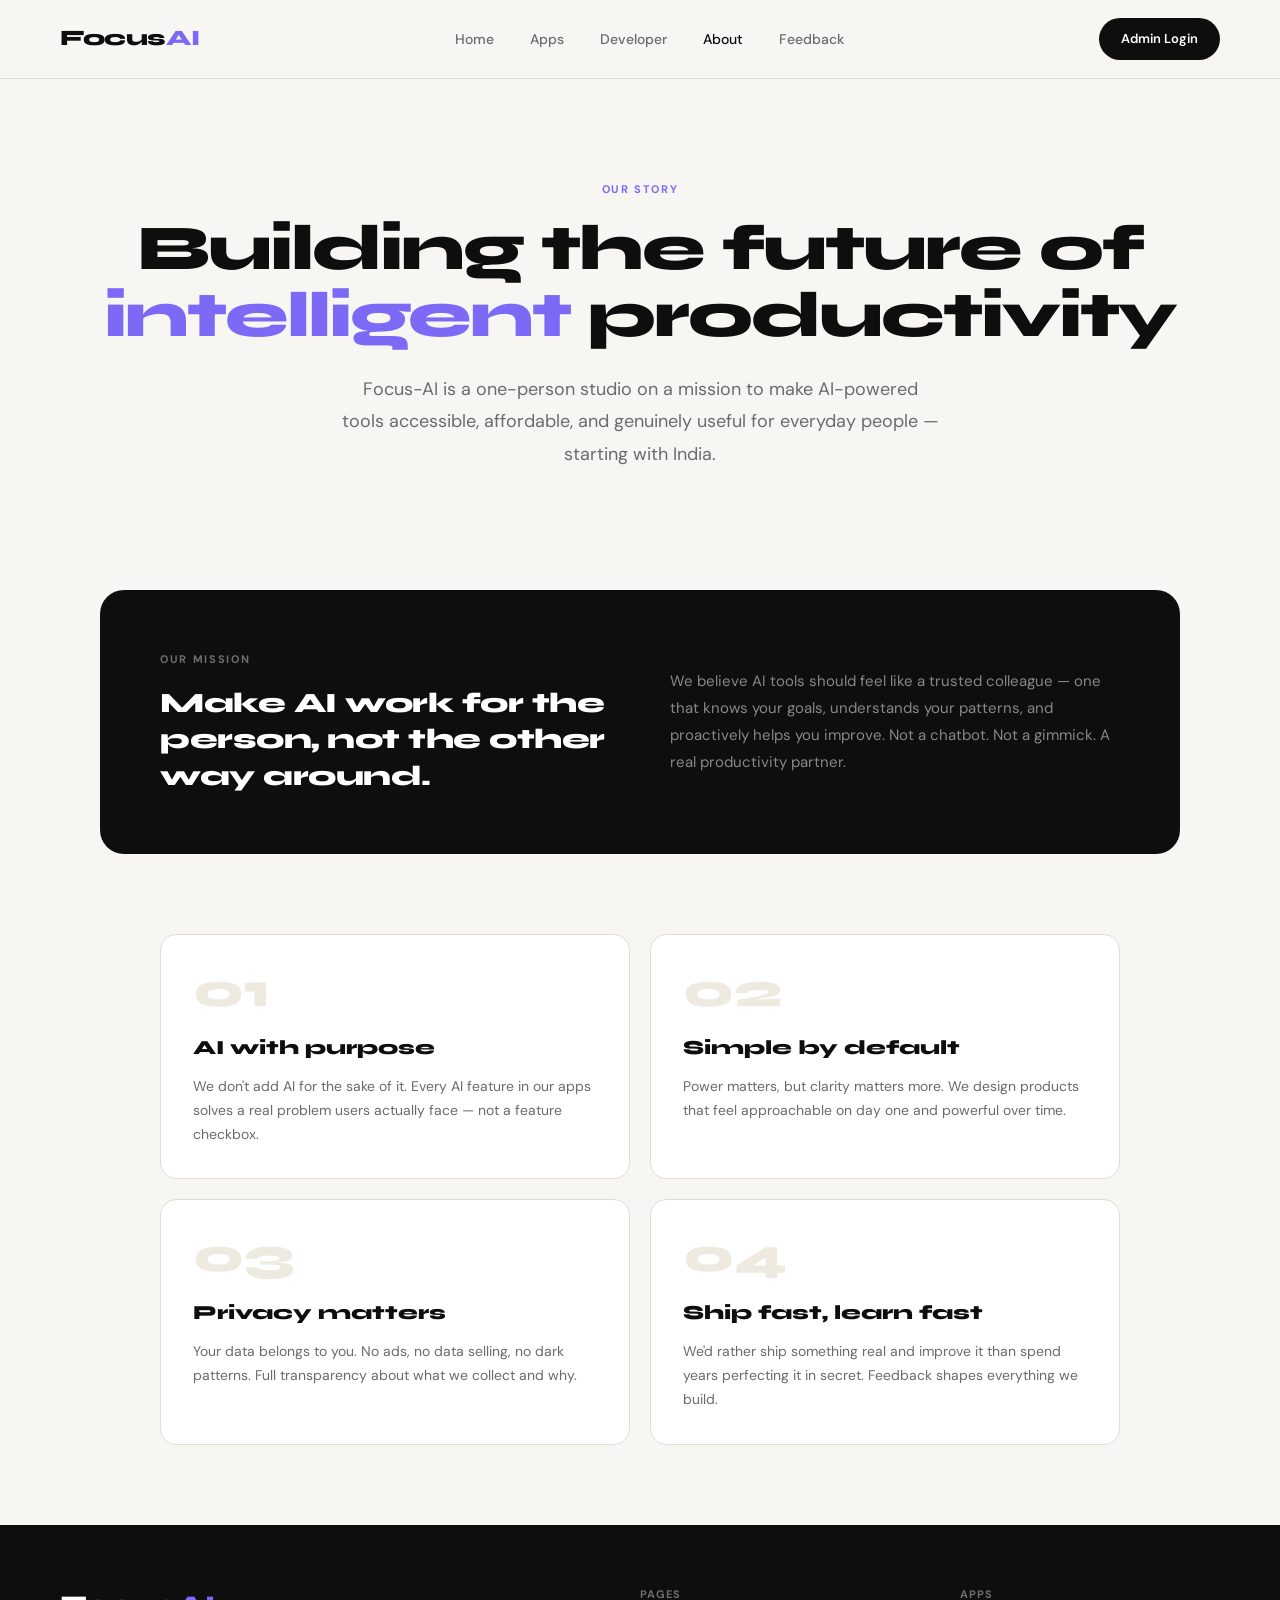
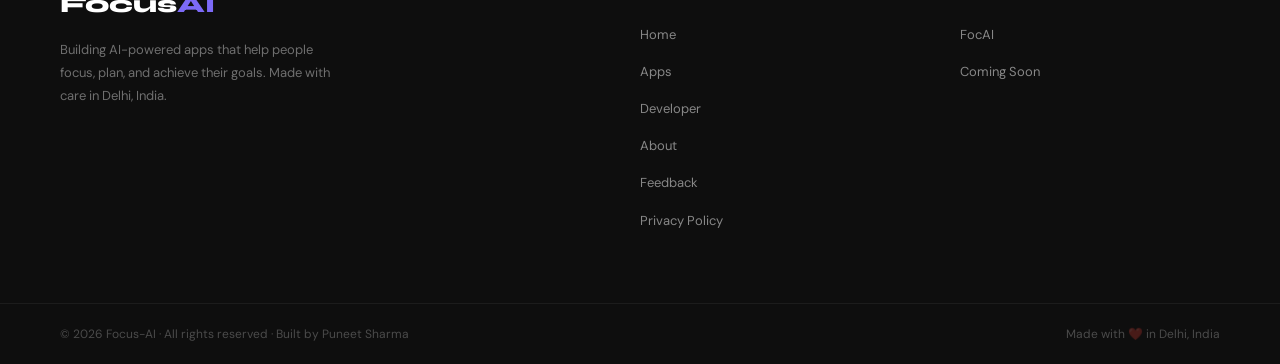
==== commit c1d19624: "minor change for admin login" ====
--- a/about.html
+++ b/about.html
@@ -17,7 +17,7 @@
     <li><a href="./about.html" class="active">About</a></li>
     <li><a href="./feedback.html">Feedback</a></li>
   </ul>
-  <a class="nav-cta" href="./feedback.html">Get in Touch</a>
+  <a class="nav-cta" href="./admin-login.html">Admin Login</a>
 </nav>
 
 <main class="page">
@@ -32,7 +32,7 @@
 
 <footer>
   <div><div class="footer-brand-name">Focus<span>AI</span></div><div class="footer-desc">Building AI-powered apps that help people focus, plan, and achieve their goals. Made with care in Delhi, India.</div></div>
-  <div><div class="footer-col-title">Pages</div><ul class="footer-links"><li><a href="./index.html">Home</a></li><li><a href="./apps.html">Apps</a></li><li><a href="./developer.html">Developer</a></li><li><a href="./about.html">About</a></li><li><a href="./feedback.html">Feedback</a></li><li><a class="footer-response-link" href="./responses.html">Responses</a></li><li><a href="./privacy-policy.html">Privacy Policy</a></li></ul></div>
+  <div><div class="footer-col-title">Pages</div><ul class="footer-links"><li><a href="./index.html">Home</a></li><li><a href="./apps.html">Apps</a></li><li><a href="./developer.html">Developer</a></li><li><a href="./about.html">About</a></li><li><a href="./feedback.html">Feedback</a></li><li><a href="./privacy-policy.html">Privacy Policy</a></li></ul></div>
   <div><div class="footer-col-title">Apps</div><ul class="footer-links"><li><a href="./apps.html">FocAI</a></li><li><a href="./feedback.html">Coming Soon</a></li></ul></div>
 </footer>
 <div class="footer-bottom"><div class="footer-copy">© 2026 Focus-AI · All rights reserved · Built by Puneet Sharma</div><div class="footer-copy">Made with ❤️ in Delhi, India</div></div>
--- a/styles.css
+++ b/styles.css
@@ -9,6 +9,7 @@
 .nav-links{display:flex;gap:36px;list-style:none}
 .nav-links a{font-size:14px;font-weight:500;color:var(--muted);text-decoration:none;transition:color 0.2s}
 .nav-links a:hover,.nav-links a.active{color:var(--dark)}
+.nav-cta-form{margin:0}
 .nav-cta{background:var(--dark);color:#fff;border:none;padding:10px 22px;border-radius:50px;font-family:var(--font-body);font-size:13px;font-weight:600;cursor:pointer;transition:all 0.2s;text-decoration:none}
 .nav-cta:hover{background:var(--accent)}
 .page{min-height:100vh;padding-top:80px}
@@ -65,10 +66,10 @@
 .dev-hero{padding:100px 60px 60px;max-width:1200px;margin:0 auto;display:grid;grid-template-columns:1fr 1fr;gap:80px;align-items:center}.dev-photo{width:100%;aspect-ratio:1;border-radius:24px;background:linear-gradient(135deg,var(--dark),#2d2d2d);display:flex;align-items:center;justify-content:center;font-size:80px;position:relative;overflow:hidden;box-shadow:var(--shadow)}.dev-photo-img{width:100%;height:100%;object-fit:cover;object-position:center 22%;display:block}.dev-name{font-family:var(--font-display);font-size:clamp(36px,5vw,58px);font-weight:800;letter-spacing:-2px;color:var(--dark);margin-bottom:8px}.dev-title{font-size:16px;color:var(--accent);font-weight:600;margin-bottom:20px}.dev-bio{font-size:16px;color:var(--muted);line-height:1.9;margin-bottom:32px}.dev-skills{display:flex;flex-wrap:wrap;gap:10px;margin-bottom:32px}.skill{padding:6px 16px;border-radius:50px;font-size:12px;font-weight:600;background:var(--dark);color:#fff}.dev-links{display:flex;gap:14px;flex-wrap:wrap}.dev-link{display:flex;align-items:center;gap:8px;padding:10px 20px;border-radius:50px;font-size:13px;font-weight:600;text-decoration:none;transition:all 0.2s;border:1.5px solid var(--border);color:var(--dark)}.dev-link:hover{background:var(--dark);color:#fff;border-color:var(--dark)}.dev-stats{display:grid;grid-template-columns:repeat(3,1fr);gap:20px;padding:60px;background:var(--dark);border-radius:0}.dev-stat{text-align:center}.dev-stat-num{font-family:var(--font-display);font-size:42px;font-weight:800;color:#fff}.dev-stat-num span{color:var(--accent)}.dev-stat-label{font-size:12px;color:rgba(255,255,255,0.4);margin-top:4px}.dev-story-grid{display:grid;grid-template-columns:1fr 1fr;gap:40px;margin-top:40px}
 .feedback-wrap{padding:100px 60px;max-width:800px;margin:0 auto}.feedback-header{text-align:center;margin-bottom:60px}.feedback-form{background:var(--card);border:1px solid var(--border);border-radius:24px;padding:48px}.form-row{display:grid;grid-template-columns:1fr 1fr;gap:20px;margin-bottom:20px}.form-group{margin-bottom:20px}label{display:block;font-size:12px;font-weight:700;color:var(--dark);margin-bottom:8px;text-transform:uppercase;letter-spacing:0.05em}input,textarea,select{width:100%;padding:14px 18px;border-radius:12px;border:1.5px solid var(--border);background:var(--bg);font-family:var(--font-body);font-size:14px;color:var(--text);outline:none;transition:border-color 0.2s}input:focus,textarea:focus,select:focus{border-color:var(--accent)}textarea{resize:vertical;min-height:140px}.rating-row{display:flex;gap:10px;margin-bottom:20px}.rating-btn{flex:1;padding:12px;border-radius:12px;border:1.5px solid var(--border);background:var(--bg);font-size:20px;cursor:pointer;transition:all 0.2s;font-family:var(--font-body)}.rating-btn:hover,.rating-btn.selected{border-color:var(--accent);background:rgba(124,106,247,0.08);transform:translateY(-2px)}.submit-btn{width:100%;padding:16px;border-radius:50px;border:none;background:var(--dark);color:#fff;font-family:var(--font-display);font-size:16px;font-weight:700;cursor:pointer;transition:all 0.2s}.submit-btn:hover{background:var(--accent);transform:translateY(-2px)}.submit-btn:disabled{opacity:0.65;cursor:wait;transform:none}.form-helper{margin-top:14px;font-size:13px;color:var(--muted);text-align:center}.success-msg{display:none;text-align:center;padding:32px;background:rgba(52,211,153,0.1);border-radius:16px;border:1px solid rgba(52,211,153,0.3);margin-top:24px}.success-msg.show{display:block}.success-msg.is-error{background:rgba(229,92,92,0.1);border-color:rgba(229,92,92,0.28)}.success-msg h3{font-family:var(--font-display);font-size:22px;color:var(--dark);margin-bottom:8px}.success-msg p{color:var(--muted);font-size:14px}
 .contact-grid{display:grid;grid-template-columns:repeat(3,1fr);gap:20px;margin-top:40px}.contact-card{background:var(--card);border:1px solid var(--border);border-radius:var(--radius);padding:24px;text-align:center}
-.responses-wrap{padding:100px 60px;max-width:1240px;margin:0 auto}.responses-header{text-align:center;margin-bottom:24px}.responses-toolbar{display:flex;justify-content:flex-end;gap:12px;align-items:center;margin-bottom:20px}.responses-download,.responses-logout{padding:10px 18px}.responses-download:disabled{opacity:0.45;cursor:not-allowed;transform:none}.responses-empty{background:var(--card);border:1px dashed var(--border);border-radius:24px;padding:38px;text-align:center;color:var(--muted)}.responses-table-wrap{margin-top:20px;background:var(--card);border:1px solid var(--border);border-radius:24px;box-shadow:var(--shadow);overflow:auto}.responses-table{width:100%;border-collapse:collapse;min-width:980px}.responses-table th,.responses-table td{padding:18px 20px;text-align:left;vertical-align:top;border-bottom:1px solid var(--border)}.responses-table th{font-size:12px;font-weight:800;letter-spacing:0.08em;text-transform:uppercase;color:var(--muted);background:rgba(238,234,224,0.55)}.responses-table td{font-size:14px;color:var(--text);line-height:1.7}.responses-table tbody tr:last-child td{border-bottom:none}.responses-table tbody tr:hover{background:rgba(124,106,247,0.04)}.response-message-cell{min-width:280px;white-space:pre-wrap}.responses-login-wrap{padding:100px 20px;min-height:calc(100vh - 80px);display:flex;align-items:center;justify-content:center}.responses-login-card{width:100%;max-width:520px;background:var(--card);border:1px solid var(--border);border-radius:24px;padding:40px;box-shadow:var(--shadow)}.responses-login-form{display:grid;gap:16px}.responses-login-error{margin-top:16px;color:#b42318;font-size:14px;text-align:center}
+.responses-wrap{padding:100px 60px;max-width:1280px;margin:0 auto}.admin-dashboard{display:grid;grid-template-columns:290px minmax(0,1fr);gap:0;align-items:stretch;background:var(--card);border:1px solid var(--border);border-radius:20px;overflow:hidden}.admin-sidebar{position:sticky;top:108px;background:#faf8f1;padding:28px 20px;border-right:1px solid var(--border);min-height:calc(100vh - 140px)}.admin-sidebar-title{font-family:var(--font-display);font-size:28px;line-height:1.1;letter-spacing:-0.8px;color:var(--dark);margin-bottom:8px}.admin-sidebar-copy{font-size:14px;line-height:1.6;color:var(--muted);margin-bottom:18px}.admin-sidebar-label{font-size:11px;font-weight:700;letter-spacing:0.12em;text-transform:uppercase;color:var(--muted);margin-bottom:12px;padding-left:6px}.admin-nav-list{display:grid;gap:8px}.admin-nav-item{display:flex;align-items:center;width:100%;padding:14px 14px;border-radius:10px;border:1px solid transparent;background:transparent;color:var(--dark);text-align:left;cursor:pointer;transition:border-color 0.2s,background 0.2s}.admin-nav-item:hover{background:#fff;border-color:var(--border)}.admin-nav-item.active{background:#fff;border-color:var(--border);box-shadow:inset 3px 0 0 var(--accent)}.admin-nav-text{display:grid;gap:2px}.admin-nav-text strong{font-size:14px;font-weight:700;letter-spacing:0}.admin-nav-text small{font-size:12px;color:var(--muted)}.admin-panel-wrap{min-width:0;background:#fff;padding:28px}.admin-panel{display:none;background:transparent;border:none;border-radius:0;padding:0;box-shadow:none}.admin-panel.active{display:block}.responses-header{margin-bottom:24px}.responses-header-left{display:flex;justify-content:space-between;align-items:flex-start;gap:20px;text-align:left}.admin-panel-eyebrow{font-size:12px;font-weight:700;letter-spacing:0.08em;text-transform:uppercase;color:var(--muted);margin-bottom:8px}.admin-panel-title{margin-bottom:10px}.admin-panel-sub{max-width:560px}.admin-metrics{display:grid;grid-template-columns:repeat(2,minmax(150px,1fr));gap:12px}.admin-metric-card,.admin-simple-card,.admin-note-card{padding:16px;border-radius:12px;background:#fcfcfc;border:1px solid var(--border);min-width:0}.admin-metric-card span,.admin-simple-card span{display:block;font-size:11px;font-weight:700;letter-spacing:0.08em;text-transform:uppercase;color:var(--muted);margin-bottom:6px}.admin-metric-card strong,.admin-simple-card strong{display:block;font-family:var(--font-display);font-size:20px;line-height:1.2;color:var(--dark);word-break:break-word}.admin-simple-grid{display:grid;grid-template-columns:repeat(2,minmax(220px,1fr));gap:14px}.admin-simple-card p,.admin-note-card p{margin-top:8px;font-size:14px;line-height:1.7;color:var(--muted)}.admin-note-card strong{display:block;font-size:16px;color:var(--dark)}.admin-inline-form{margin-top:16px}.responses-toolbar{display:flex;justify-content:flex-end;gap:12px;align-items:center;margin-bottom:20px}.responses-download,.responses-logout{padding:10px 18px}.responses-download:disabled{opacity:0.45;cursor:not-allowed;transform:none}.responses-empty{background:#fafafa;border:1px dashed var(--border);border-radius:16px;padding:32px;text-align:center;color:var(--muted)}.responses-table-wrap{margin-top:20px;background:var(--card);border:1px solid var(--border);border-radius:16px;box-shadow:none;overflow:auto}.responses-table{width:100%;border-collapse:collapse;min-width:980px}.responses-table th,.responses-table td{padding:16px 18px;text-align:left;vertical-align:top;border-bottom:1px solid var(--border)}.responses-table th{font-size:12px;font-weight:800;letter-spacing:0.08em;text-transform:uppercase;color:var(--muted);background:#f7f6f2}.responses-table td{font-size:14px;color:var(--text);line-height:1.7}.responses-table tbody tr:last-child td{border-bottom:none}.responses-table tbody tr:hover{background:#fafafa}.response-message-cell{min-width:280px;white-space:pre-wrap}.responses-login-wrap{padding:100px 20px;min-height:calc(100vh - 80px);display:flex;align-items:center;justify-content:center}.responses-login-card{width:100%;max-width:520px;background:var(--card);border:1px solid var(--border);border-radius:24px;padding:40px;box-shadow:var(--shadow)}.responses-login-form{display:grid;gap:16px}.responses-login-error{margin-top:16px;color:#b42318;font-size:14px;text-align:center}
 .about-hero{padding:100px 60px 60px;max-width:1200px;margin:0 auto;text-align:center}.about-hero h1{font-family:var(--font-display);font-size:clamp(40px,5vw,72px);font-weight:800;letter-spacing:-2px;color:var(--dark);margin-bottom:24px;line-height:1.05}.about-hero p{font-size:18px;color:var(--muted);max-width:600px;margin:0 auto 60px;line-height:1.8}.about-mission{background:var(--dark);border-radius:24px;padding:60px;max-width:1080px;margin:0 auto 80px;display:grid;grid-template-columns:1fr 1fr;gap:60px;align-items:center}.mission-label{font-size:11px;font-weight:700;color:rgba(255,255,255,0.4);letter-spacing:0.15em;text-transform:uppercase;margin-bottom:16px}.mission-text{font-family:var(--font-display);font-size:28px;font-weight:800;color:#fff;line-height:1.3;letter-spacing:-0.5px}.mission-desc{font-size:15px;color:rgba(255,255,255,0.5);line-height:1.8}.values-grid{display:grid;grid-template-columns:repeat(2,1fr);gap:20px;max-width:1080px;margin:0 auto 80px;padding:0 60px}.value-card{background:var(--card);border:1px solid var(--border);border-radius:var(--radius);padding:32px}.value-num{font-family:var(--font-display);font-size:48px;font-weight:800;color:var(--bg2);line-height:1;margin-bottom:16px}.value-title{font-family:var(--font-display);font-size:20px;font-weight:800;color:var(--dark);margin-bottom:10px}.value-desc{font-size:14px;color:var(--muted);line-height:1.7}.tech-stack{padding:60px;background:radial-gradient(circle at top,rgba(124,106,247,0.16),transparent 32%),linear-gradient(180deg,#0f0f13,#131421);text-align:center;overflow:hidden}.tech-title{font-family:var(--font-display);font-size:32px;font-weight:800;color:#fff;margin-bottom:24px;letter-spacing:-1px}.tech-cloud{position:relative;min-height:500px;max-width:980px;margin:0 auto;border-radius:32px;background:radial-gradient(circle at center,rgba(124,106,247,0.22),transparent 22%),radial-gradient(circle at 20% 20%,rgba(52,211,153,0.1),transparent 20%),rgba(255,255,255,0.02);border:1px solid rgba(255,255,255,0.08);overflow:hidden;isolation:isolate}.tech-cloud::before,.tech-cloud::after{content:'';position:absolute;top:50%;left:50%;border-radius:50%;border:1px solid rgba(255,255,255,0.08);transform:translate(-50%,-50%)}.tech-cloud::before{width:320px;height:320px}.tech-cloud::after{width:500px;height:500px}.tech-core{position:absolute;top:50%;left:50%;transform:translate(-50%,-50%) translateZ(0);width:170px;height:170px;border-radius:50%;background:radial-gradient(circle at 30% 30%,#9b8fff,#6f5ce6 55%,#1b1730 100%);display:flex;flex-direction:column;align-items:center;justify-content:center;color:#fff;box-shadow:0 0 0 16px rgba(124,106,247,0.08),0 22px 50px rgba(0,0,0,0.3);z-index:2;-webkit-transform:translate(-50%,-50%) translateZ(0)}.tech-core strong{font-family:var(--font-display);font-size:28px;line-height:1}.tech-core span{display:block;margin-top:8px;max-width:12ch;font-size:11px;line-height:1.5;letter-spacing:0.08em;text-transform:uppercase;color:rgba(255,255,255,0.72)}.tech-node{position:absolute;display:inline-flex;align-items:center;justify-content:center;padding:10px 16px;border-radius:999px;background:rgba(255,255,255,0.08);border:1px solid rgba(255,255,255,0.12);color:rgba(255,255,255,0.85);font-size:13px;font-weight:600;backdrop-filter:blur(10px);-webkit-backdrop-filter:blur(10px);box-shadow:0 12px 24px rgba(0,0,0,0.16);animation:techPulse 8s ease-in-out infinite;animation-fill-mode:both;will-change:transform,opacity;transform:translateZ(0);-webkit-transform:translateZ(0)}.node-1{top:10%;left:12%;animation-delay:0s}.node-2{top:14%;left:58%;animation-delay:0.4s}.node-3{top:24%;left:76%;animation-delay:0.8s}.node-4{top:42%;left:82%;animation-delay:1.2s}.node-5{top:68%;left:74%;animation-delay:1.6s}.node-6{top:78%;left:52%;animation-delay:2s}.node-7{top:74%;left:18%;animation-delay:2.4s}.node-8{top:52%;left:6%;animation-delay:2.8s}.node-9{top:30%;left:4%;animation-delay:3.2s}.node-10{top:8%;left:36%;animation-delay:3.6s}.node-11{top:58%;left:58%;animation-delay:4s}.node-12{top:62%;left:34%;animation-delay:4.4s}.node-13{top:34%;left:58%;animation-delay:4.8s}.node-14{top:18%;left:24%;animation-delay:5.2s}.node-15{top:84%;left:30%;animation-delay:5.6s}.node-16{top:84%;left:64%;animation-delay:6s}
-footer{background:var(--dark);padding:60px;display:grid;grid-template-columns:2fr 1fr 1fr;gap:60px}.footer-brand-name{font-family:var(--font-display);font-size:24px;font-weight:800;color:#fff;margin-bottom:12px}.footer-brand-name span{color:var(--accent)}.footer-desc{font-size:13px;color:rgba(255,255,255,0.4);line-height:1.8;max-width:280px}.footer-col-title{font-size:11px;font-weight:700;color:rgba(255,255,255,0.4);letter-spacing:0.1em;text-transform:uppercase;margin-bottom:16px}.footer-links{list-style:none}.footer-links li{margin-bottom:10px}.footer-links a{font-size:13px;color:rgba(255,255,255,0.5);text-decoration:none;transition:color 0.2s}.footer-links a:hover{color:#fff}.footer-response-link{text-decoration:line-through;text-decoration-thickness:1.5px;text-decoration-color:rgba(255,255,255,0.38)}.footer-bottom{background:var(--dark);padding:20px 60px;border-top:1px solid rgba(255,255,255,0.06);display:flex;justify-content:space-between;align-items:center}.footer-copy{font-size:12px;color:rgba(255,255,255,0.25)}
+footer{background:var(--dark);padding:60px;display:grid;grid-template-columns:2fr 1fr 1fr;gap:60px}.footer-brand-name{font-family:var(--font-display);font-size:24px;font-weight:800;color:#fff;margin-bottom:12px}.footer-brand-name span{color:var(--accent)}.footer-desc{font-size:13px;color:rgba(255,255,255,0.4);line-height:1.8;max-width:280px}.footer-col-title{font-size:11px;font-weight:700;color:rgba(255,255,255,0.4);letter-spacing:0.1em;text-transform:uppercase;margin-bottom:16px}.footer-links{list-style:none}.footer-links li{margin-bottom:10px}.footer-links a{font-size:13px;color:rgba(255,255,255,0.5);text-decoration:none;transition:color 0.2s}.footer-links a:hover{color:#fff}.footer-bottom{background:var(--dark);padding:20px 60px;border-top:1px solid rgba(255,255,255,0.06);display:flex;justify-content:space-between;align-items:center}.footer-copy{font-size:12px;color:rgba(255,255,255,0.25)}
 @keyframes pulse{0%,100%{opacity:1}50%{opacity:0.4}}@keyframes fillBar{to{width:var(--w)}}@keyframes fadeUp{from{opacity:0;transform:translateY(24px)}to{opacity:1;transform:translateY(0)}}@keyframes pulseOrbit{0%,100%{transform:scale(1);opacity:0.55}50%{transform:scale(1.05);opacity:1}}@keyframes techPulse{0%,100%{opacity:0.28;transform:translate3d(0,12px,0) scale(0.92)}15%,70%{opacity:1;transform:translate3d(0,0,0) scale(1)}85%{opacity:0.4;transform:translate3d(0,-8px,0) scale(0.96)}}.fade-up{animation:fadeUp 0.6s ease both}.delay-1{animation-delay:0.1s}.delay-2{animation-delay:0.2s}.delay-3{animation-delay:0.3s}
-@media(max-width:768px){nav{padding:14px 16px}.nav-links{display:none}.nav-cta{padding:9px 14px;font-size:12px}.page{padding-top:74px}.hero,.dev-hero{grid-template-columns:1fr;padding:72px 20px 32px;gap:32px}.hero h1{font-size:clamp(34px,11vw,48px);letter-spacing:-1.4px}.hero p,.dev-bio,.about-hero p{font-size:15px;line-height:1.75}.hero-btns{flex-direction:column;align-items:stretch}.btn-primary,.btn-secondary{width:100%;text-align:center}.hero-card{max-width:none;padding:24px}.hero-stat{gap:10px}.stat-num{font-size:24px}.stats-strip{padding:32px 20px}.signal-graphic{order:-1;min-height:220px}.signal-pill{padding:8px 12px;font-size:11px}.pill-right{right:18px;top:auto;bottom:84px;transform:none}.section{padding:52px 20px}.section-title{font-size:clamp(28px,9vw,40px);letter-spacing:-1px}.section-sub{font-size:15px}.features-grid{grid-template-columns:1fr}.apps-grid{grid-template-columns:1fr}.app-card{padding:26px 22px}.app-footer{flex-direction:column;align-items:flex-start}.feedback-wrap,.responses-wrap{padding:72px 20px}.feedback-form,.responses-login-card{padding:28px 20px}.form-row,.contact-grid,.dev-story-grid{grid-template-columns:1fr}.rating-row{display:grid;grid-template-columns:repeat(3,minmax(0,1fr))}.rating-btn{min-width:0;padding:10px;font-size:18px}.responses-toolbar{justify-content:center;flex-wrap:wrap}.responses-table{min-width:720px}.responses-table th,.responses-table td{padding:14px 16px}.response-message-cell{min-width:220px}.about-hero{padding:72px 20px 32px}.about-mission{grid-template-columns:1fr;padding:28px;gap:28px}.mission-text{font-size:24px}.values-grid{grid-template-columns:1fr;padding:0 20px}.value-card{padding:28px}.tech-stack{padding:40px 20px}.tech-cloud{min-height:660px}.tech-cloud::before{width:220px;height:220px}.tech-cloud::after{width:340px;height:340px}.node-1{top:6%;left:8%}.node-2{top:14%;left:48%}.node-3{top:24%;left:64%}.node-4{top:40%;left:66%}.node-5{top:56%;left:60%}.node-6{top:72%;left:48%}.node-7{top:80%;left:10%}.node-8{top:48%;left:4%}.node-9{top:28%;left:2%}.node-10{top:8%;left:26%}.node-11{top:58%;left:34%}.node-12{top:68%;left:22%}.node-13{top:34%;left:46%}.node-14{top:18%;left:18%}.node-15{top:86%;left:26%}.node-16{top:88%;left:58%}footer{grid-template-columns:1fr;padding:40px 20px;gap:32px}.footer-bottom{padding:16px 20px;flex-direction:column;gap:8px;text-align:center}.dev-stats{grid-template-columns:repeat(3,1fr);padding:28px 20px}}
+@media(max-width:768px){nav{padding:14px 16px}.nav-links{display:none}.nav-cta{padding:9px 14px;font-size:12px}.page{padding-top:74px}.hero,.dev-hero{grid-template-columns:1fr;padding:72px 20px 32px;gap:32px}.hero h1{font-size:clamp(34px,11vw,48px);letter-spacing:-1.4px}.hero p,.dev-bio,.about-hero p{font-size:15px;line-height:1.75}.hero-btns{flex-direction:column;align-items:stretch}.btn-primary,.btn-secondary{width:100%;text-align:center}.hero-card{max-width:none;padding:24px}.hero-stat{gap:10px}.stat-num{font-size:24px}.stats-strip{padding:32px 20px}.signal-graphic{order:-1;min-height:220px}.signal-pill{padding:8px 12px;font-size:11px}.pill-right{right:18px;top:auto;bottom:84px;transform:none}.section{padding:52px 20px}.section-title{font-size:clamp(28px,9vw,40px);letter-spacing:-1px}.section-sub{font-size:15px}.features-grid{grid-template-columns:1fr}.apps-grid{grid-template-columns:1fr}.app-card{padding:26px 22px}.app-footer{flex-direction:column;align-items:flex-start}.feedback-wrap,.responses-wrap{padding:72px 20px}.feedback-form,.responses-login-card{padding:24px 18px}.form-row,.contact-grid,.dev-story-grid{grid-template-columns:1fr}.rating-row{display:grid;grid-template-columns:repeat(3,minmax(0,1fr))}.rating-btn{min-width:0;padding:10px;font-size:18px}.admin-dashboard{grid-template-columns:1fr}.admin-sidebar{position:static;min-height:auto;border-right:none;border-bottom:1px solid var(--border);padding:20px}.admin-panel-wrap{padding:20px}.admin-sidebar-title{font-size:24px}.responses-header-left{flex-direction:column}.admin-metrics,.admin-simple-grid{grid-template-columns:1fr}.responses-toolbar{justify-content:center;flex-wrap:wrap}.responses-table{min-width:720px}.responses-table th,.responses-table td{padding:14px 16px}.response-message-cell{min-width:220px}.about-hero{padding:72px 20px 32px}.about-mission{grid-template-columns:1fr;padding:28px;gap:28px}.mission-text{font-size:24px}.values-grid{grid-template-columns:1fr;padding:0 20px}.value-card{padding:28px}.tech-stack{padding:40px 20px}.tech-cloud{min-height:660px}.tech-cloud::before{width:220px;height:220px}.tech-cloud::after{width:340px;height:340px}.node-1{top:6%;left:8%}.node-2{top:14%;left:48%}.node-3{top:24%;left:64%}.node-4{top:40%;left:66%}.node-5{top:56%;left:60%}.node-6{top:72%;left:48%}.node-7{top:80%;left:10%}.node-8{top:48%;left:4%}.node-9{top:28%;left:2%}.node-10{top:8%;left:26%}.node-11{top:58%;left:34%}.node-12{top:68%;left:22%}.node-13{top:34%;left:46%}.node-14{top:18%;left:18%}.node-15{top:86%;left:26%}.node-16{top:88%;left:58%}footer{grid-template-columns:1fr;padding:40px 20px;gap:32px}.footer-bottom{padding:16px 20px;flex-direction:column;gap:8px;text-align:center}.dev-stats{grid-template-columns:repeat(3,1fr);padding:28px 20px}}
 @media(max-width:560px){.dev-photo{aspect-ratio:0.9}.dev-photo-img{object-position:center 18%}.dev-links{flex-direction:column;align-items:stretch}.dev-link{justify-content:center}.dev-stats{grid-template-columns:1fr;gap:18px}.responses-table{min-width:640px}.tech-cloud{min-height:560px}.node-3,.node-4,.node-15,.node-16{display:none}}
 @media(max-width:430px){nav{padding:12px 14px;align-items:flex-start}.nav-logo{font-size:20px}.nav-cta{padding:8px 12px;font-size:11px;border-radius:16px}.page{padding-top:70px}.hero,.dev-hero,.about-hero,.feedback-wrap,.responses-wrap{padding-left:16px;padding-right:16px}.hero,.dev-hero{padding-top:64px;gap:24px}.hero-badge{padding:6px 12px;font-size:11px;margin-bottom:20px}.hero h1{font-size:34px;line-height:1.02;letter-spacing:-1.2px;margin-bottom:18px}.hero p,.dev-bio,.about-hero p,.section-sub{font-size:14px;line-height:1.7}.hero-card{padding:18px;border-radius:20px}.hero-card-title{font-size:24px}.hero-card-sub,.bar-label,.stat-label{font-size:10px}.hero-stat{gap:6px;margin-bottom:16px}.stat-num{font-size:21px}.stats-strip{padding:24px 16px}.signal-graphic{min-height:190px}.signal-core{width:112px;height:112px}.signal-core strong{font-size:20px}.signal-pill{padding:7px 10px;font-size:10px}.section{padding:44px 16px}.section-title{font-size:30px;line-height:1.04;margin-bottom:12px}.feature-card,.app-card,.value-card,.feedback-form,.responses-login-card,.contact-card{padding:20px;border-radius:18px}.app-icon,.feature-icon{width:48px;height:48px}.app-name{font-size:20px}.app-tags{gap:6px}.tag{padding:4px 10px;font-size:10px}.dev-name{font-size:32px;letter-spacing:-1.3px}.dev-photo{border-radius:20px}.dev-story-grid{gap:20px}.dev-stats{padding:22px 16px}.dev-stat-num{font-size:34px}.dev-stat-label{font-size:11px}.dev-link{padding:10px 14px;font-size:12px}.feedback-header{margin-bottom:36px}.rating-row{grid-template-columns:repeat(2,minmax(0,1fr));gap:8px}.rating-btn{padding:10px 8px;font-size:16px}.submit-btn{padding:15px;font-size:15px}.contact-grid{gap:14px;margin-top:28px}.responses-header{margin-bottom:18px}.responses-toolbar{gap:10px}.responses-download,.responses-logout{width:100%;justify-content:center}.responses-table{min-width:560px}.responses-table th,.responses-table td{padding:12px 14px}.response-message-cell{min-width:180px}.responses-empty{padding:24px;font-size:14px}.about-hero h1{font-size:34px;letter-spacing:-1.2px}.about-mission{padding:22px;gap:20px;border-radius:20px}.mission-text{font-size:21px}.mission-desc{font-size:14px}.tech-stack{padding:32px 16px}.tech-title{font-size:26px}.tech-cloud{min-height:500px;border-radius:24px}.tech-cloud::before{width:180px;height:180px}.tech-cloud::after{width:280px;height:280px}.tech-core{width:130px;height:130px}.tech-core strong{font-size:22px}.tech-core span{font-size:10px}.tech-node{padding:8px 12px;font-size:11px}.node-2,.node-5,.node-11,.node-12{display:none}footer{padding:32px 16px;gap:24px}.footer-brand-name{font-size:22px}.footer-desc,.footer-links a,.footer-copy{font-size:12px}.footer-bottom{padding:14px 16px}}
